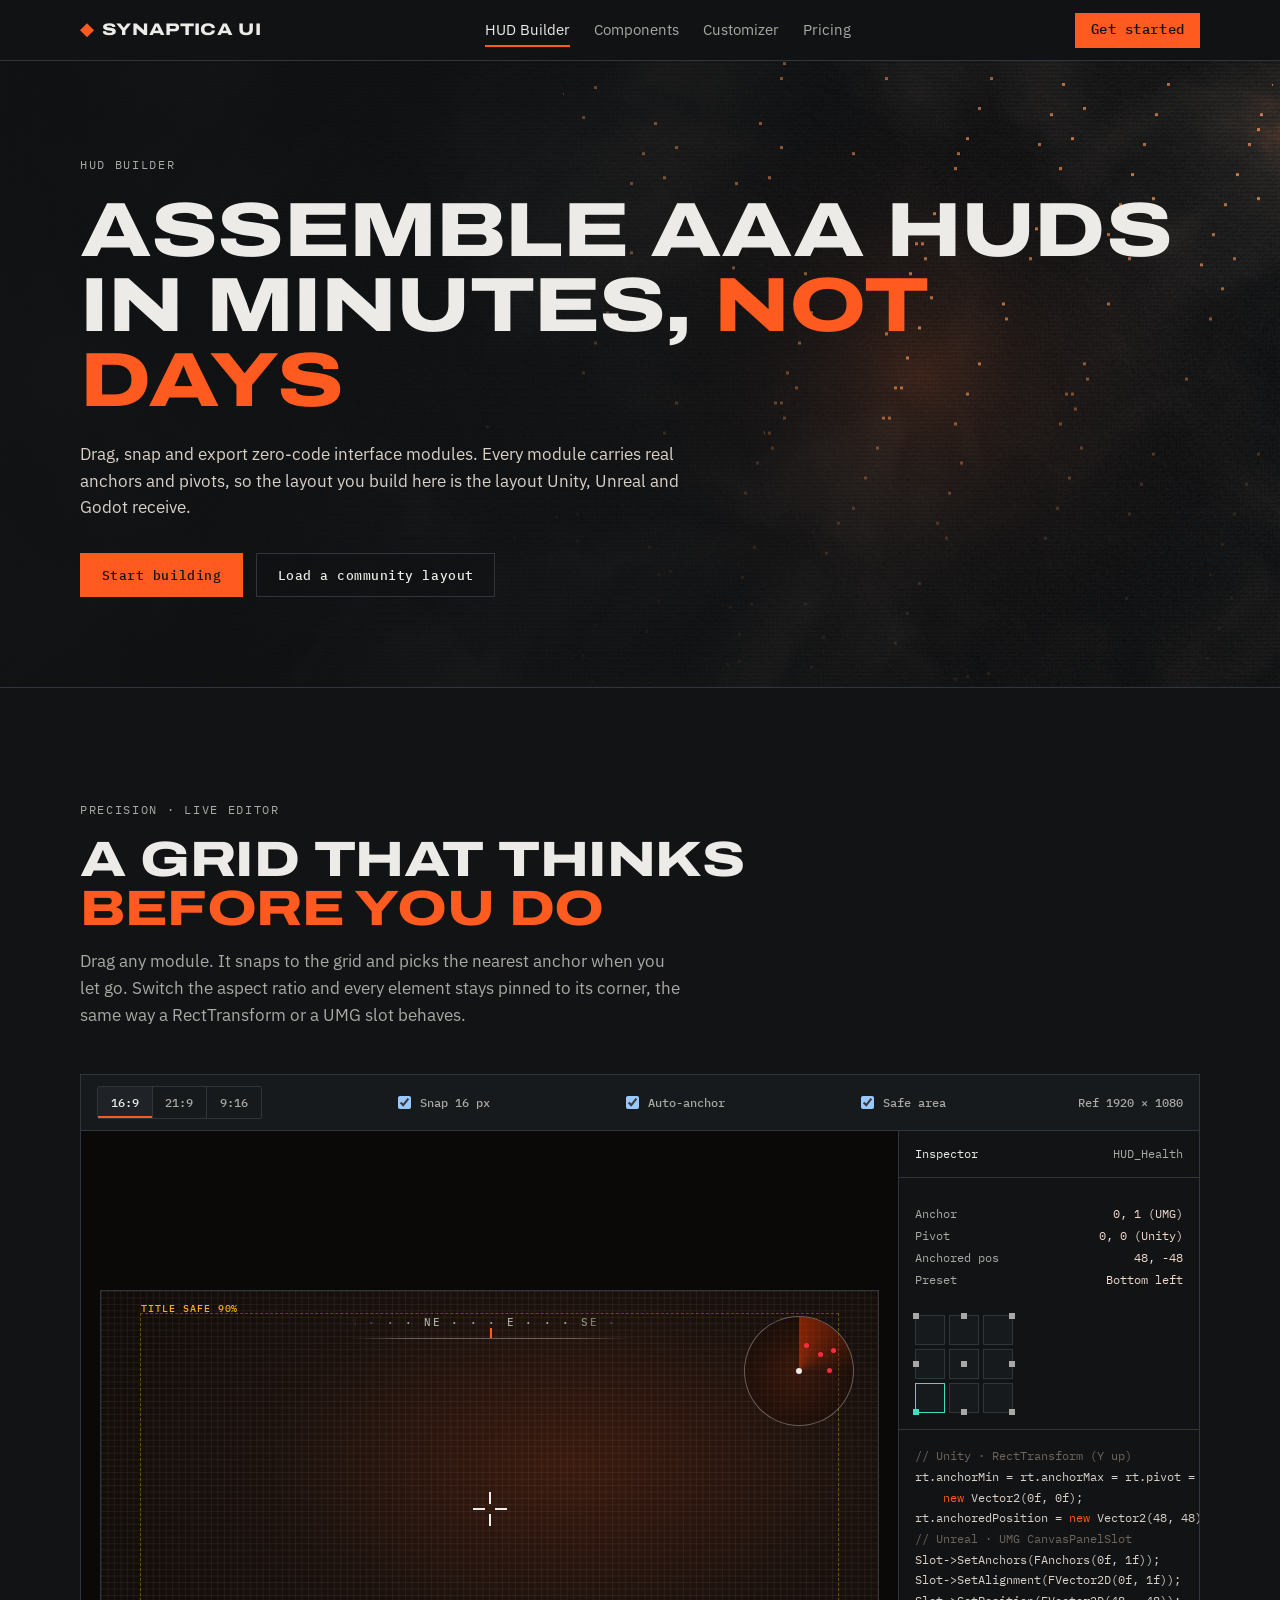
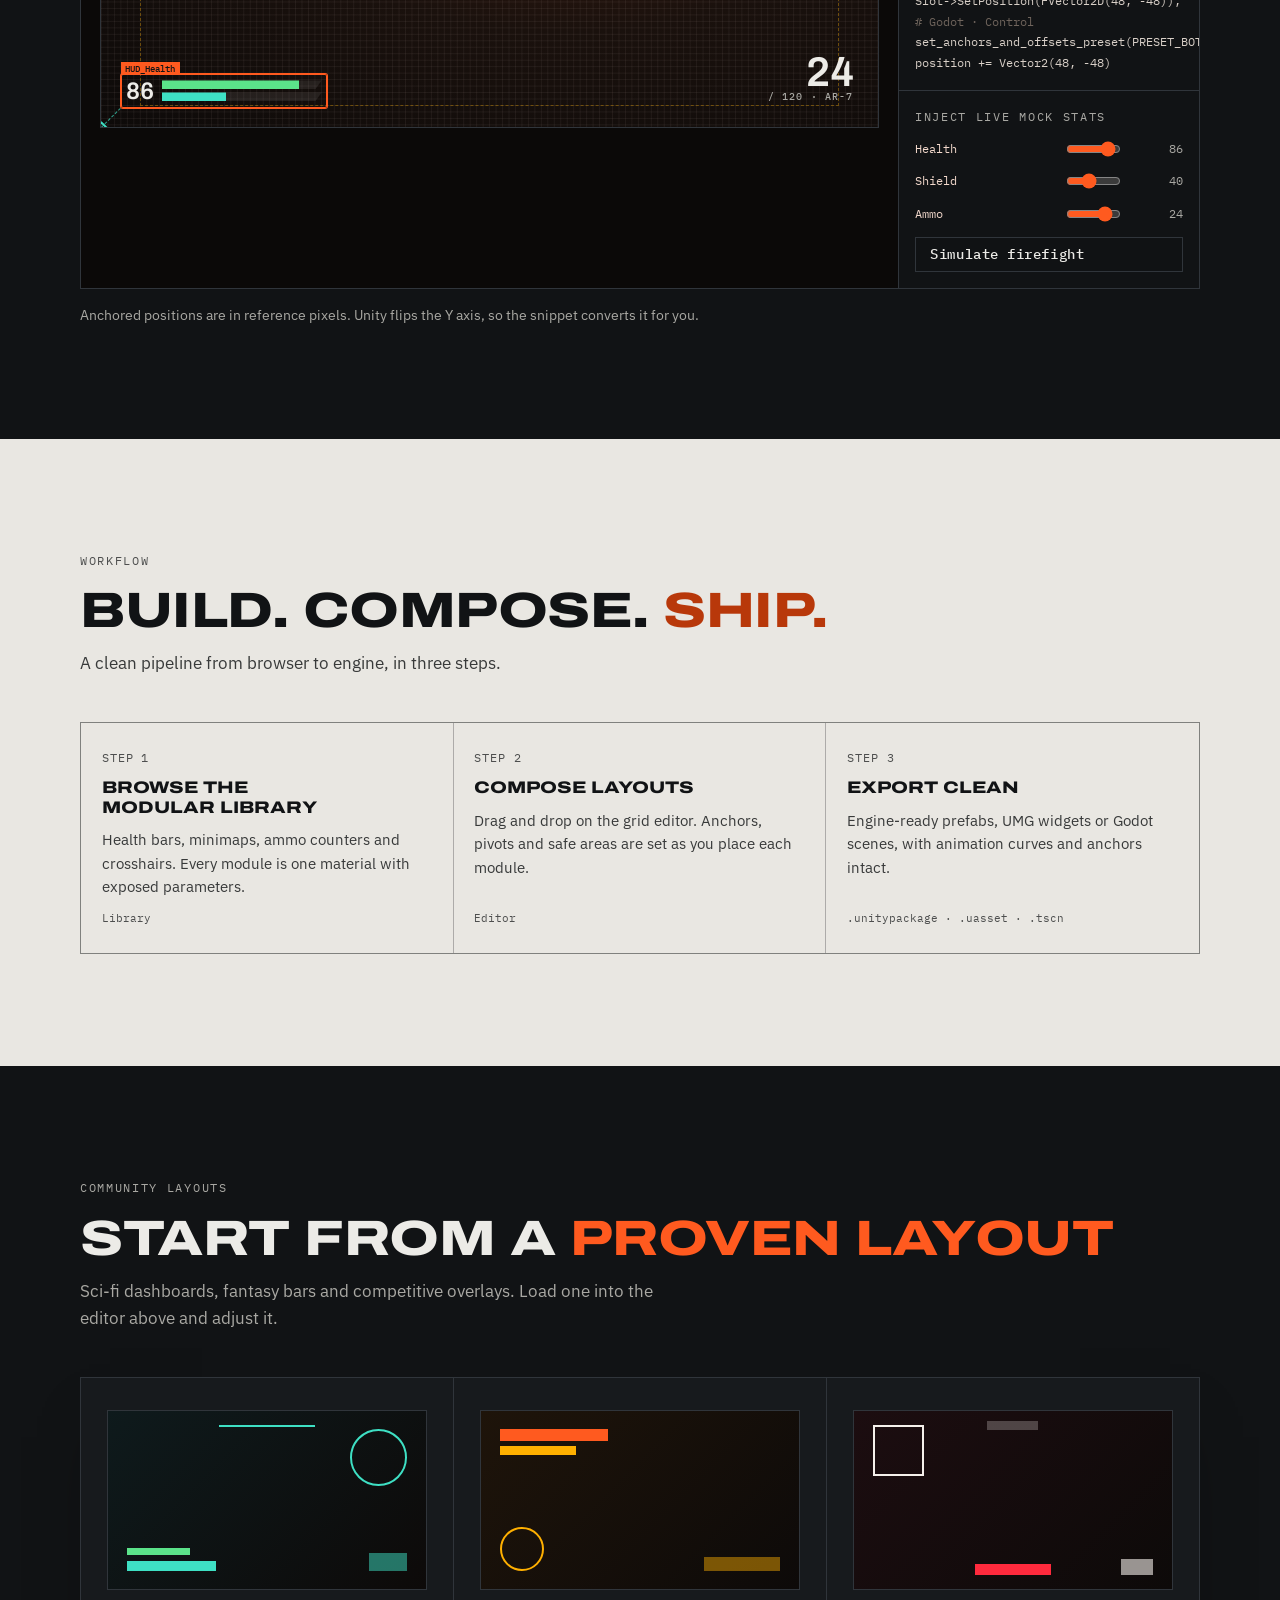
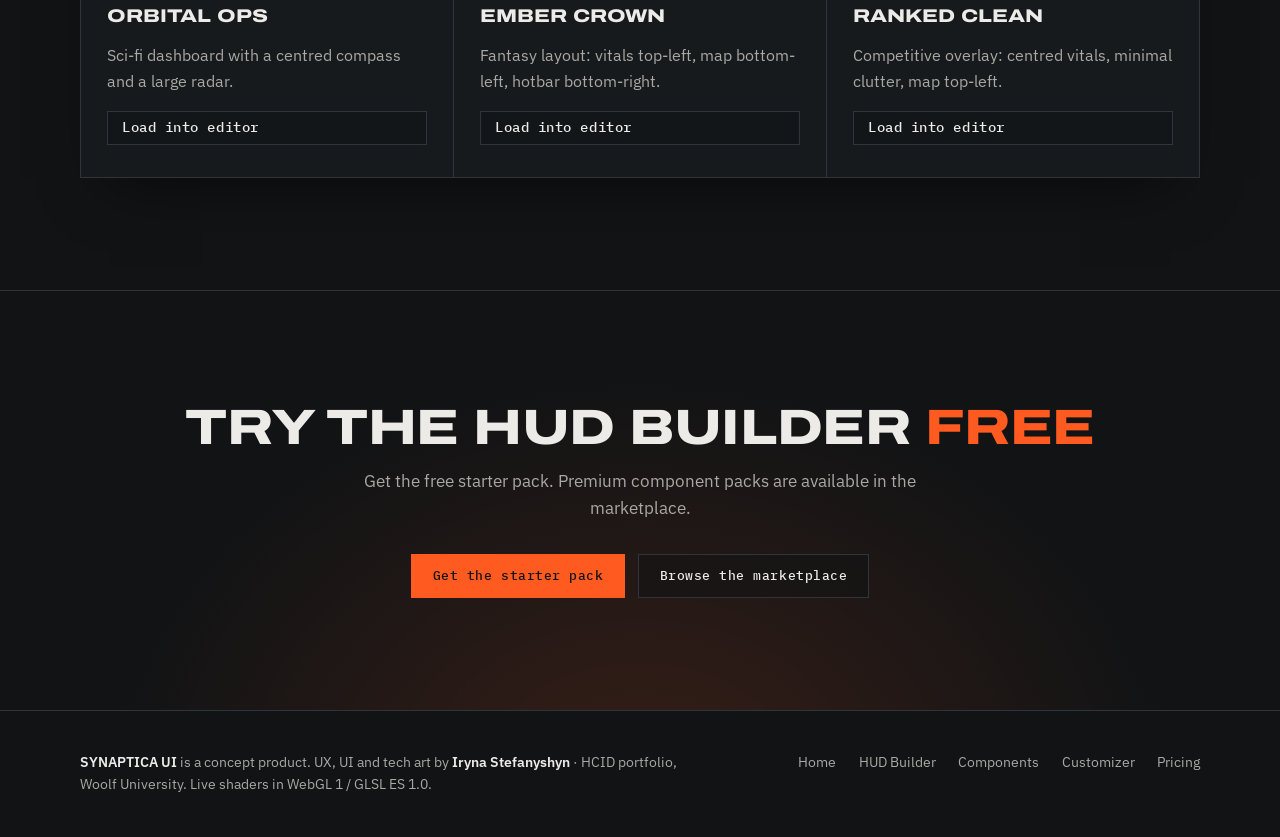
==== builder.html @ 422b90f2 "SYNAPTICA site" ====
<!doctype html>
<html lang="en">
<head>
<meta charset="utf-8">
<meta name="viewport" content="width=device-width, initial-scale=1, viewport-fit=cover">
<title>HUD Builder · SYNAPTICA</title>
<meta name="description" content="Drag-and-drop HUD editor with real anchors for Unity, Unreal and Godot.">
<meta property="og:title" content="HUD Builder · SYNAPTICA">
<meta property="og:description" content="Drag-and-drop HUD editor with real anchors for Unity, Unreal and Godot.">
<link rel="preconnect" href="https://fonts.googleapis.com">
<link rel="preconnect" href="https://fonts.gstatic.com" crossorigin>
<link rel="stylesheet" href="https://fonts.googleapis.com/css2?family=Archivo:wdth,wght@100..125,400..800&family=IBM+Plex+Sans:wght@400;500;600&family=IBM+Plex+Mono:wght@400;500&display=swap">
<link rel="stylesheet" href="style.css">
</head>
<body>
<header class="nav">
  <div class="wrap">
    <a class="logo" href="index.html"><i></i>SYNAPTICA UI</a>
    <nav class="links" aria-label="Pages">
      <a href="builder.html" aria-current="page">HUD Builder</a>
      <a href="components.html">Components</a>
      <a href="customizer.html">Customizer</a>
      <a href="pricing.html">Pricing</a>
    </nav>
    <a class="btn btn-primary btn-sm cta-btn" href="pricing.html#checkout">Get started</a>
    <details class="menu"><summary>MENU</summary><nav aria-label="Pages (mobile)">
      <a href="index.html">Home</a>
      <a href="builder.html" aria-current="page">HUD Builder</a>
      <a href="components.html">Components</a>
      <a href="customizer.html">Customizer</a>
      <a href="pricing.html">Pricing</a>
    </nav></details>
  </div>
</header>
<main>
<section class="hero sm" data-hue="1.7">
  <canvas class="heroGL" aria-hidden="true"></canvas>
  <div class="wrap">
    <div>
      <span class="eyebrow">HUD Builder</span>
      <h1 class="glitch" style="margin-top:1rem">Assemble AAA HUDs<br>in minutes, <span class="hot">not days</span></h1>
      <p class="lede">Drag, snap and export zero-code interface modules. Every module carries real anchors and pivots, so the layout you build here is the layout Unity, Unreal and Godot receive.</p>
      <div class="actions">
        <a class="btn btn-primary" href="#editor">Start building</a>
        <a class="btn btn-ghost" href="#layouts">Load a community layout</a>
      </div>
    </div>
  </div>
</section>

<section class="block" id="editor">
  <div class="wrap">
    <div class="head">
      <span class="eyebrow">Precision · live editor</span>
      <h2>A grid that thinks <span class="hot">before you do</span></h2>
      <p class="lede">Drag any module. It snaps to the grid and picks the nearest anchor when you let go. Switch the aspect ratio and every element stays pinned to its corner, the same way a RectTransform or a UMG slot behaves.</p>
    </div>
    <div class="builder">
      <div class="toolbar">
        <div class="seg" role="group" aria-label="Aspect ratio">
          <button aria-pressed="true" data-ar="16:9">16:9</button>
          <button aria-pressed="false" data-ar="21:9">21:9</button>
          <button aria-pressed="false" data-ar="9:16">9:16</button>
        </div>
        <label><input type="checkbox" id="snap" checked> Snap 16 px</label>
        <label><input type="checkbox" id="auto" checked> Auto-anchor</label>
        <label><input type="checkbox" id="safe" checked> Safe area</label>
        <span id="refres">Ref 1920 × 1080</span>
      </div>
      <div class="screenwrap">
        <div class="screen grid" id="screen" style="aspect-ratio:16/9">
          <div class="safe" id="safeBox"><span>TITLE SAFE 90%</span></div>
          <div class="anchorLine" id="aLine"></div>
          <div class="anchorDot" id="aDot"></div>
          <div class="mod" data-id="health" data-name="HUD_Health"><span class="tag">HUD_Health</span>
            <div class="w-hp"><b id="hpVal">86</b><div class="bars"><div class="bar" id="hpBar"><i style="width:86%"></i></div><div class="bar sh" id="shBar"><i style="width:40%"></i></div></div></div>
          </div>
          <div class="mod" data-id="ammo" data-name="HUD_Ammo"><span class="tag">HUD_Ammo</span>
            <div class="w-ammo"><b id="ammoVal">24</b><small>/ 120 · AR-7</small></div>
          </div>
          <div class="mod" data-id="map" data-name="HUD_Minimap"><span class="tag">HUD_Minimap</span>
            <div class="w-map" id="map"></div>
          </div>
          <div class="mod" data-id="compass" data-name="HUD_Compass"><span class="tag">HUD_Compass</span>
            <div class="w-compass"><div class="tape">N · · · NE · · · E · · · SE · · · S · · · SW · · · W · · · NW · · · N · · · NE · · · E · · · SE · · · S · · · SW · · · W · · · NW · · · </div></div>
          </div>
          <div class="mod" data-id="xhair" data-name="HUD_Crosshair"><span class="tag">HUD_Crosshair</span>
            <div class="w-xhair"></div>
          </div>
        </div>
      </div>
      <aside class="inspect">
        <div class="panel-head"><span>Inspector</span><span id="selName">HUD_Health</span></div>
        <dl class="kv">
          <dt>Anchor</dt><dd id="kAnchor">0, 1</dd>
          <dt>Pivot</dt><dd id="kPivot">0, 1</dd>
          <dt>Anchored pos</dt><dd id="kPos">48, -48</dd>
          <dt>Preset</dt><dd id="kPreset">Bottom left</dd>
        </dl>
        <div class="anchors" role="group" aria-label="Anchor preset" id="anchors"></div>
        <pre class="code" id="rtCode" style="border-top:1px solid var(--line)"></pre>
        <div class="mockdata">
          <span class="eyebrow">Inject live mock stats</span>
          <div class="prop"><label for="mHp">Health</label><input id="mHp" type="range" min="0" max="100" value="86"><output id="oHp">86</output></div>
          <div class="prop"><label for="mSh">Shield</label><input id="mSh" type="range" min="0" max="100" value="40"><output id="oSh">40</output></div>
          <div class="prop"><label for="mAm">Ammo</label><input id="mAm" type="range" min="0" max="30" value="24"><output id="oAm">24</output></div>
          <button class="btn btn-ghost btn-sm" id="sim" aria-pressed="false">Simulate firefight</button>
        </div>
      </aside>
    </div>
    <p class="note">Anchored positions are in reference pixels. Unity flips the Y axis, so the snippet converts it for you.</p>
  </div>
</section>

<section class="block loud">
  <div class="wrap">
    <div class="head">
      <span class="eyebrow">Workflow</span>
      <h2>Build. Compose. <span class="hot">Ship.</span></h2>
      <p class="lede">A clean pipeline from browser to engine, in three steps.</p>
    </div>
    <ol class="steps">
      <li><span class="n">STEP 1</span><h3>Browse the modular library</h3><p>Health bars, minimaps, ammo counters and crosshairs. Every module is one material with exposed parameters.</p><span class="tool">Library</span></li>
      <li><span class="n">STEP 2</span><h3>Compose layouts</h3><p>Drag and drop on the grid editor. Anchors, pivots and safe areas are set as you place each module.</p><span class="tool">Editor</span></li>
      <li><span class="n">STEP 3</span><h3>Export clean</h3><p>Engine-ready prefabs, UMG widgets or Godot scenes, with animation curves and anchors intact.</p><span class="tool">.unitypackage · .uasset · .tscn</span></li>
    </ol>
  </div>
</section>

<section class="block" id="layouts">
  <div class="wrap">
    <div class="head">
      <span class="eyebrow">Community layouts</span>
      <h2>Start from a <span class="hot">proven layout</span></h2>
      <p class="lede">Sci-fi dashboards, fantasy bars and competitive overlays. Load one into the editor above and adjust it.</p>
    </div>
    <div class="cells layouts">
      <article class="cell">
        <div class="thumb" style="background:linear-gradient(135deg,#0e1a1c,#0d0a09)">
          <i style="left:6%;bottom:10%;width:28%;height:6%;background:#3ee0c4"></i><i style="left:6%;bottom:19%;width:20%;height:4%;background:#5be38a"></i>
          <i style="right:6%;top:10%;width:18%;aspect-ratio:1;border:2px solid #3ee0c4;border-radius:50%"></i><i style="left:35%;top:6%;width:30%;height:3%;border-bottom:2px solid #3ee0c4"></i>
          <i style="right:6%;bottom:10%;width:12%;height:10%;background:rgba(62,224,196,.5)"></i>
        </div>
        <h3>Orbital ops</h3><p>Sci-fi dashboard with a centred compass and a large radar.</p>
        <button class="btn btn-ghost btn-sm" data-layout="scifi">Load into editor</button>
      </article>
      <article class="cell">
        <div class="thumb" style="background:linear-gradient(135deg,#1e140a,#0d0a09)">
          <i style="left:6%;top:10%;width:34%;height:7%;background:#ff5a1f"></i><i style="left:6%;top:20%;width:24%;height:5%;background:#ffb000"></i>
          <i style="left:6%;bottom:10%;width:14%;aspect-ratio:1;border:2px solid #ffb000;border-radius:50%"></i><i style="right:6%;bottom:10%;width:24%;height:8%;background:rgba(255,176,0,.45)"></i>
        </div>
        <h3>Ember crown</h3><p>Fantasy layout: vitals top-left, map bottom-left, hotbar bottom-right.</p>
        <button class="btn btn-ghost btn-sm" data-layout="fantasy">Load into editor</button>
      </article>
      <article class="cell">
        <div class="thumb" style="background:linear-gradient(135deg,#1c0d10,#0d0a09)">
          <i style="left:38%;bottom:8%;width:24%;height:6%;background:#ff2a3d"></i><i style="left:6%;top:8%;width:16%;aspect-ratio:1;border:2px solid #f5f0eb"></i>
          <i style="right:6%;bottom:8%;width:10%;height:9%;background:rgba(245,240,235,.6)"></i><i style="left:42%;top:6%;width:16%;height:5%;background:rgba(245,240,235,.25)"></i>
        </div>
        <h3>Ranked clean</h3><p>Competitive overlay: centred vitals, minimal clutter, map top-left.</p>
        <button class="btn btn-ghost btn-sm" data-layout="comp">Load into editor</button>
      </article>
    </div>
  </div>
</section>

<section class="block cta">
  <div class="wrap">
    <h2>Try the HUD builder <span class="hot">free</span></h2>
    <p class="lede">Get the free starter pack. Premium component packs are available in the marketplace.</p>
    <div class="actions">
      <a class="btn btn-primary" href="pricing.html#checkout">Get the starter pack</a>
      <a class="btn btn-ghost" href="components.html">Browse the marketplace</a>
    </div>
  </div>
</section>

</main>
<footer>
  <div class="wrap">
    <span><strong>SYNAPTICA UI</strong> is a concept product. UX, UI and tech art by <strong>Iryna Stefanyshyn</strong> · HCID portfolio, Woolf University. Live shaders in WebGL 1 / GLSL ES 1.0.</span>
    <nav class="flinks" aria-label="Footer">
      <a href="index.html">Home</a><a href="builder.html">HUD Builder</a><a href="components.html">Components</a><a href="customizer.html">Customizer</a><a href="pricing.html">Pricing</a>
    </nav>
  </div>
</footer>
<script src="core.js"></script>
<script>
(function(){
const reduce=window.SYN.reduce;const $=id=>document.getElementById(id);
const screen=$('screen');
const AR={'16:9':{css:'16/9',w:1920,h:1080,max:'100%'},'21:9':{css:'21/9',w:2520,h:1080,max:'100%'},'9:16':{css:'9/16',w:1080,h:1920,max:'340px'}};
let ar='16:9';
const PRESETS={
  default:{health:[0,1,48,-48],ammo:[1,1,-48,-48],map:[1,0,-48,48],compass:[.5,0,0,40],xhair:[.5,.5,0,0]},
  scifi:{health:[0,1,64,-64],ammo:[1,1,-64,-64],map:[1,0,-64,64],compass:[.5,0,0,48],xhair:[.5,.5,0,0]},
  fantasy:{health:[0,0,64,64],ammo:[1,1,-64,-64],map:[0,1,64,-64],compass:[.5,0,0,32],xhair:[.5,.5,0,0]},
  comp:{health:[.5,1,0,-48],ammo:[1,1,-48,-48],map:[0,0,48,48],compass:[.5,0,0,32],xhair:[.5,.5,0,0]}
};
const mods={};
screen.querySelectorAll('.mod').forEach(el=>{mods[el.dataset.id]={el,name:el.dataset.name,ax:0,ay:0,ox:0,oy:0};});
function applyPreset(p){Object.entries(PRESETS[p]).forEach(([k,v])=>{const m=mods[k];[m.ax,m.ay,m.ox,m.oy]=v;});layout();}
let sel='health';
const NAMES={'0,0':'Top left','0.5,0':'Top center','1,0':'Top right','0,0.5':'Middle left','0.5,0.5':'Center','1,0.5':'Middle right','0,1':'Bottom left','0.5,1':'Bottom center','1,1':'Bottom right'};
const GODOT={'0,0':'PRESET_TOP_LEFT','0.5,0':'PRESET_CENTER_TOP','1,0':'PRESET_TOP_RIGHT','0,0.5':'PRESET_CENTER_LEFT','0.5,0.5':'PRESET_CENTER','1,0.5':'PRESET_CENTER_RIGHT','0,1':'PRESET_BOTTOM_LEFT','0.5,1':'PRESET_CENTER_BOTTOM','1,1':'PRESET_BOTTOM_RIGHT'};
function dims(){const W=screen.clientWidth,H=screen.clientHeight;return {W,H,s:W/AR[ar].w};}
function place(m){const {W,H,s}=dims();const w=m.el.offsetWidth,h=m.el.offsetHeight;
  const X=m.ax*W+m.ox*s,Y=m.ay*H+m.oy*s;m.el.style.left=(X-m.ax*w)+'px';m.el.style.top=(Y-m.ay*h)+'px';return {X,Y};}
function layout(){Object.values(mods).forEach(place);inspect();}
function f(v){return (Math.round(v*100)/100).toString();}
function inspect(){
  const m=mods[sel];Object.values(mods).forEach(x=>x.el.classList.toggle('sel',x===m));
  const {W,H}=dims();const p=place(m);
  const ax=m.ax*W,ay=m.ay*H;const dot=$('aDot'),line=$('aLine');dot.style.left=ax+'px';dot.style.top=ay+'px';
  const dx=p.X-ax,dy=p.Y-ay,len=Math.hypot(dx,dy);line.style.left=ax+'px';line.style.top=ay+'px';line.style.width=len+'px';line.style.transform='rotate('+Math.atan2(dy,dx)+'rad)';
  const key=f(m.ax)+','+f(m.ay);const ox=Math.round(m.ox),oy=Math.round(m.oy);
  $('selName').textContent=m.name;$('kAnchor').textContent=f(m.ax)+', '+f(m.ay)+' (UMG)';$('kPivot').textContent=f(m.ax)+', '+f(1-m.ay)+' (Unity)';
  $('kPos').textContent=ox+', '+oy;$('kPreset').textContent=NAMES[key]||'Custom';
  const k=x=>'<span class="k">'+x+'</span>',c=x=>'<span class="c">'+x+'</span>';
  $('rtCode').innerHTML=c('// Unity · RectTransform (Y up)')+'\nrt.anchorMin = rt.anchorMax = rt.pivot =\n    '+k('new')+' Vector2('+f(m.ax)+'f, '+f(1-m.ay)+'f);\nrt.anchoredPosition = '+k('new')+' Vector2('+ox+', '+(-oy)+');\n'+
    c('// Unreal · UMG CanvasPanelSlot')+'\nSlot->SetAnchors(FAnchors('+f(m.ax)+'f, '+f(m.ay)+'f));\nSlot->SetAlignment(FVector2D('+f(m.ax)+'f, '+f(m.ay)+'f));\nSlot->SetPosition(FVector2D('+ox+', '+oy+'));\n'+
    c('# Godot · Control')+'\nset_anchors_and_offsets_preset('+(GODOT[key]||'PRESET_TOP_LEFT')+')\nposition += Vector2('+ox+', '+oy+')';
  document.querySelectorAll('#anchors button').forEach(b=>b.setAttribute('aria-pressed',String(b.dataset.k===key)));
}
/* anchor picker */
const ap=$('anchors');
[[0,0],[.5,0],[1,0],[0,.5],[.5,.5],[1,.5],[0,1],[.5,1],[1,1]].forEach(([x,y])=>{const b=document.createElement('button');b.dataset.k=f(x)+','+f(y);b.style.setProperty('--x',(x*100)+'%');b.style.setProperty('--y',(y*100)+'%');b.setAttribute('aria-label','Anchor '+NAMES[b.dataset.k]);
  b.addEventListener('click',()=>{reanchor(mods[sel],x,y);inspect();});ap.appendChild(b);});
function reanchor(m,nx,ny){const {W,H,s}=dims();const L=parseFloat(m.el.style.left),T=parseFloat(m.el.style.top),w=m.el.offsetWidth,h=m.el.offsetHeight;
  m.ax=nx;m.ay=ny;m.ox=(L+nx*w-nx*W)/s;m.oy=(T+ny*h-ny*H)/s;}
/* dragging */
let drag=null;
screen.addEventListener('pointerdown',e=>{const el=e.target.closest('.mod');if(!el)return;sel=el.dataset.id;const m=mods[sel];
  const r=el.getBoundingClientRect();drag={m,dx:e.clientX-r.left,dy:e.clientY-r.top};el.classList.add('drag');el.setPointerCapture(e.pointerId);inspect();e.preventDefault();});
screen.addEventListener('pointermove',e=>{if(!drag)return;const {W,H,s}=dims();const sr=screen.getBoundingClientRect();const m=drag.m,w=m.el.offsetWidth,h=m.el.offsetHeight;
  let L=Math.max(0,Math.min(W-w,e.clientX-sr.left-drag.dx)),T=Math.max(0,Math.min(H-h,e.clientY-sr.top-drag.dy));
  let ox=(L+m.ax*w-m.ax*W)/s,oy=(T+m.ay*h-m.ay*H)/s;
  if($('snap').checked){ox=Math.round(ox/16)*16;oy=Math.round(oy/16)*16;}
  m.ox=ox;m.oy=oy;inspect();});
function end(){if(!drag)return;const m=drag.m;m.el.classList.remove('drag');
  if($('auto').checked){const {W,H}=dims();const L=parseFloat(m.el.style.left),T=parseFloat(m.el.style.top),cx=L+m.el.offsetWidth/2,cy=T+m.el.offsetHeight/2;
    const nx=cx<W/3?0:cx>2*W/3?1:.5,ny=cy<H/3?0:cy>2*H/3?1:.5;reanchor(m,nx,ny);if($('snap').checked){m.ox=Math.round(m.ox/16)*16;m.oy=Math.round(m.oy/16)*16;}}
  drag=null;inspect();}
screen.addEventListener('pointerup',end);screen.addEventListener('pointercancel',end);
/* keyboard nudge */
Object.values(mods).forEach(m=>{m.el.tabIndex=0;m.el.setAttribute('role','button');m.el.setAttribute('aria-label',m.name+', use arrow keys to move');
  m.el.addEventListener('focus',()=>{sel=m.el.dataset.id;inspect();});
  m.el.addEventListener('keydown',e=>{const d={ArrowLeft:[-16,0],ArrowRight:[16,0],ArrowUp:[0,-16],ArrowDown:[0,16]}[e.key];if(!d)return;e.preventDefault();m.ox+=d[0];m.oy+=d[1];inspect();});});
/* toolbar */
document.querySelectorAll('[data-ar]').forEach(b=>b.addEventListener('click',()=>{document.querySelectorAll('[data-ar]').forEach(x=>x.setAttribute('aria-pressed','false'));b.setAttribute('aria-pressed','true');
  ar=b.dataset.ar;screen.style.aspectRatio=AR[ar].css;screen.style.maxWidth=AR[ar].max;$('refres').textContent='Ref '+AR[ar].w+' × '+AR[ar].h;requestAnimationFrame(layout);}));
$('snap').addEventListener('change',()=>{screen.classList.toggle('grid',$('snap').checked);});
$('safe').addEventListener('change',()=>{$('safeBox').hidden=!$('safe').checked;});
function setGrid(){const {s}=dims();screen.style.setProperty('--g',(16*s)+'px');}
new ResizeObserver(()=>{setGrid();layout();}).observe(screen);
document.querySelectorAll('[data-layout]').forEach(b=>b.addEventListener('click',()=>{applyPreset(b.dataset.layout);document.getElementById('editor').scrollIntoView({behavior:reduce?'auto':'smooth'});}));
/* mock data */
function setStats(hp,sh,am){
  $('mHp').value=hp;$('mSh').value=sh;$('mAm').value=am;$('oHp').textContent=hp;$('oSh').textContent=sh;$('oAm').textContent=am;
  $('hpVal').textContent=hp;$('hpBar').firstElementChild.style.width=hp+'%';$('hpBar').classList.toggle('low',hp<25);
  $('shBar').firstElementChild.style.width=sh+'%';$('ammoVal').textContent=am;$('ammoVal').style.color=am<6?'var(--damage)':'';
}
['mHp','mSh','mAm'].forEach(id=>$(id).addEventListener('input',()=>setStats(+$('mHp').value,+$('mSh').value,+$('mAm').value)));
let simT=null;
$('sim').addEventListener('click',()=>{const on=!simT;$('sim').setAttribute('aria-pressed',String(on));$('sim').textContent=on?'Stop simulation':'Simulate firefight';
  if(on){simT=setInterval(()=>{let hp=+$('mHp').value,sh=+$('mSh').value,am=+$('mAm').value;
    if(Math.random()<.55){const dmg=4+Math.floor(Math.random()*10);if(sh>0){sh=Math.max(0,sh-dmg);}else hp=Math.max(0,hp-dmg);}
    am=am>0?am-1-Math.floor(Math.random()*2):30;if(am<0)am=0;if(hp===0){hp=100;sh=50;}if(Math.random()<.08)sh=Math.min(100,sh+30);
    setStats(hp,sh,am);},reduce?900:280);}else{clearInterval(simT);simT=null;}});
/* minimap blips */
const map=$('map');for(let i=0;i<4;i++){const b=document.createElement('i');b.style.left=(20+Math.random()*60)+'%';b.style.top=(20+Math.random()*60)+'%';map.appendChild(b);}
applyPreset('default');setGrid();
if(innerWidth<600){const b=document.querySelector('[data-ar="9:16"]');if(b)b.click();}
})();
</script>

</body>
</html>
---- style.css ----
/* SYNAPTICA UI — shared styles. Layout: one dark game-UI world; shader heroes, 1200px column sections, tech data in mono like an engine inspector. Brand colors from Iryna's Figma system + separate HUD state palette. */
:root{
  --bg:#111315;--surface:#171a1d;--raised:#1f2327;--line:#30353b;
  --fg:#ecebe7;--muted:#a9a8a3;--amber:#e9e7e2;--ink:#111315;--accent:#ff5a1f;--accent-soft:#f3d9cc;
  --damage:#ff2a3d;--heal:#5be38a;--shield:#3ee0c4;--warn:#ffb000;
  --display:"Archivo","Arial Black",sans-serif;
  --body:"IBM Plex Sans",system-ui,-apple-system,"Segoe UI",sans-serif;
  --mono:"IBM Plex Mono",ui-monospace,"SFMono-Regular",Menlo,monospace;
  color-scheme:dark;
}
*{box-sizing:border-box}
html{scroll-behavior:smooth}
body{margin:0;background:var(--bg);color:var(--fg);font-family:var(--body);font-size:16px;line-height:1.6;-webkit-font-smoothing:antialiased}
a{color:inherit}
img{max-width:100%}
[hidden]{display:none!important}
:focus-visible{outline:2px solid var(--accent);outline-offset:3px}
.wrap{max-width:1200px;margin-inline:auto;padding-inline:clamp(16px,4vw,40px)}
h1,h2,h3{font-family:var(--display);font-weight:800;font-stretch:125%;text-transform:uppercase;line-height:.98;letter-spacing:-.01em;margin:0;text-wrap:balance}
h1{font-size:clamp(2.4rem,6vw,5rem)}
h2{font-size:clamp(1.9rem,4.2vw,3.1rem)}
h3{font-size:1.15rem;line-height:1.15;letter-spacing:0}
p{margin:0}
.hot{color:var(--accent)}
.eyebrow{font-family:var(--mono);font-size:.75rem;letter-spacing:.14em;text-transform:uppercase;color:var(--muted)}
.lede{color:var(--muted);max-width:60ch;font-size:1.05rem}
.btn{display:inline-flex;align-items:center;gap:.5rem;font:500 .82rem/1 var(--mono);letter-spacing:.04em;padding:.9rem 1.3rem;border-radius:0;text-decoration:none;border:1px solid transparent;cursor:pointer}
.btn-primary{background:var(--accent);color:var(--ink)}
.btn-primary:hover{background:#ff7a47}
.btn-ghost{border-color:var(--line);color:var(--fg);background:rgba(17,19,21,.5)}
.btn-ghost:hover{border-color:var(--muted)}
.btn-sm{padding:.6rem .9rem;font-size:.85rem}
.actions{display:flex;flex-wrap:wrap;gap:.8rem;margin-top:2rem}
.mono{font-family:var(--mono)}

/* nav */
.nav{position:sticky;top:env(safe-area-inset-top,0px);z-index:30;background:rgba(17,19,21,.88);backdrop-filter:blur(10px);border-bottom:1px solid var(--line)}
.nav .wrap{display:flex;align-items:center;justify-content:space-between;gap:1rem;padding-block:.8rem}
.logo{font-family:var(--display);font-weight:800;font-stretch:125%;font-size:1.05rem;letter-spacing:.02em;text-decoration:none;display:flex;align-items:center;gap:.5rem;white-space:nowrap}
.logo i{width:14px;height:14px;background:var(--accent);clip-path:polygon(50% 0,100% 50%,50% 100%,0 50%);display:block}
.links{display:flex;gap:1.5rem;font-size:.92rem;color:var(--muted)}
.links a{text-decoration:none;padding-block:.2rem}
.links a:hover{color:var(--fg)}
.links a[aria-current=page]{color:var(--fg);box-shadow:0 2px 0 var(--accent)}
.menu{display:none;position:relative}
.menu summary{list-style:none;cursor:pointer;font:500 .8rem var(--mono);letter-spacing:.1em;border:1px solid var(--line);padding:.5rem .8rem;border-radius:2px}
.menu summary::-webkit-details-marker{display:none}
.menu nav{position:absolute;right:0;top:calc(100% + .5rem);background:var(--surface);border:1px solid var(--line);display:flex;flex-direction:column;min-width:200px}
.menu nav a{padding:.8rem 1rem;text-decoration:none;border-bottom:1px solid var(--line)}
.menu nav a:last-child{border-bottom:0}
.menu nav a[aria-current=page]{color:var(--accent)}
@media (max-width:900px){.links,.nav .cta-btn{display:none}.menu{display:block}}

/* hero */
.hero{position:relative;overflow:hidden;border-bottom:1px solid var(--line);cursor:crosshair}
.heroGL{position:absolute;inset:0;width:100%;height:100%;display:block}
.hero::after{content:"";position:absolute;inset:0;background:linear-gradient(90deg,rgba(17,19,21,.86) 0%,rgba(17,19,21,.4) 55%,rgba(17,19,21,0) 100%);pointer-events:none}
.hero .wrap{position:relative;z-index:2;display:grid;grid-template-columns:1.25fr .75fr;gap:2rem;align-items:center;padding-block:clamp(56px,9vw,120px)}
.hero.sm .wrap{padding-block:clamp(48px,7vw,96px);grid-template-columns:1fr}
.hero .lede{margin-top:1.4rem;color:#d9d0c8}
.glitch{}
@keyframes glitch{
  0%{text-shadow:4px 0 var(--accent),-4px 0 var(--shield);transform:translateX(-3px)}
  15%{text-shadow:-5px 0 var(--accent),5px 0 var(--shield);transform:translateX(4px) skewX(-6deg)}
  30%{text-shadow:none;transform:none}
  45%{text-shadow:2px 0 var(--accent),-2px 0 var(--shield);transform:translateX(-2px)}
  60%{text-shadow:-1px 0 var(--accent),1px 0 var(--shield);transform:skewX(3deg)}
  75%,100%{text-shadow:none;transform:none}}
.credit{display:inline-flex;align-items:center;gap:.6rem;margin-bottom:1.4rem;font-family:var(--mono);font-size:.72rem;letter-spacing:.08em;text-transform:uppercase;color:var(--accent-soft);border:1px solid rgba(255,61,0,.45);padding:.35rem .7rem;border-radius:2px;background:rgba(255,61,0,.08)}
.credit b{width:6px;height:6px;border-radius:50%;background:var(--accent);box-shadow:0 0 10px var(--accent)}
.reticle{justify-self:end;width:min(300px,100%);max-width:100%;display:flex;flex-direction:column;gap:.6rem;align-items:center;will-change:transform}
.reticle svg{width:100%;aspect-ratio:1;max-width:100%}
.readout{font-family:var(--mono);font-size:.72rem;letter-spacing:.12em;color:var(--accent-soft);text-transform:uppercase;font-variant-numeric:tabular-nums}
.readout em{font-style:normal;color:var(--accent)}
.spin{transform-origin:150px 150px;animation:spin 14s linear infinite}
.spin.rev{animation-duration:22s;animation-direction:reverse}
@keyframes spin{to{transform:rotate(360deg)}}
.stats{display:flex;gap:2rem;flex-wrap:wrap;margin-top:2.4rem;font-family:var(--mono);font-size:.78rem;color:var(--muted)}
.stats strong{display:block;font-family:var(--display);font-size:2rem;color:var(--fg);font-weight:600;line-height:1}
.hint{position:absolute;z-index:2;right:clamp(16px,4vw,40px);bottom:1rem;font-family:var(--mono);font-size:.68rem;letter-spacing:.12em;color:var(--muted);text-transform:uppercase}
@media (max-width:860px){.hero .wrap{grid-template-columns:1fr}.reticle{justify-self:start;width:180px}.hint{display:none}}

/* engines strip */
.engines{border-bottom:1px solid var(--line);background:var(--surface)}
.engines .wrap{display:grid;grid-template-columns:repeat(3,1fr)}
.engine{padding:1.3rem 1.2rem;border-left:1px solid var(--line);display:flex;flex-direction:column;gap:.2rem;min-width:0}
.engine:last-child{border-right:1px solid var(--line)}
.engine span{font-family:var(--display);font-size:1.6rem;font-weight:600;text-transform:uppercase;line-height:1}
.engine small{font-family:var(--mono);font-size:.72rem;color:var(--muted)}
@media (max-width:640px){.engines .wrap{grid-template-columns:1fr}.engine{border-right:1px solid var(--line);border-bottom:1px solid var(--line)}}

/* sections */
section.block{padding-block:clamp(64px,9vw,112px)}
section.alt{background:var(--surface);border-block:1px solid var(--line)}
.head{display:flex;flex-direction:column;gap:1rem;margin-bottom:2.8rem}
.split{display:grid;grid-template-columns:.9fr 1.1fr;gap:clamp(1.5rem,4vw,3.5rem);align-items:center}
.split > *{min-width:0}
@media (max-width:900px){.split{grid-template-columns:1fr}}

/* grid of cells with hairlines */
.cells{display:grid;grid-template-columns:repeat(3,1fr);gap:1px;background:var(--line);border:1px solid var(--line)}
.cells.c4{grid-template-columns:repeat(4,1fr)}
.cell{background:var(--bg);padding:2rem 1.6rem;display:flex;flex-direction:column;gap:1rem;min-width:0}
section.alt .cell{background:var(--surface)}
.cell p{color:var(--muted)}
a.cell{text-decoration:none;transition:background .2s}
a.cell:hover{background:var(--raised)}
.cell .go{margin-top:auto;font:500 .8rem var(--mono);color:var(--accent);letter-spacing:.06em}
.spec{margin-top:auto;font-family:var(--mono);font-size:.78rem;color:var(--accent-soft);padding-top:1rem;border-top:1px dashed var(--line)}
.n{font-family:var(--mono);font-size:.72rem;color:var(--accent);letter-spacing:.08em}
@media (max-width:1000px){.cells.c4{grid-template-columns:repeat(2,1fr)}}
@media (max-width:860px){.cells{grid-template-columns:1fr}.cells.c4{grid-template-columns:1fr}}

/* inspector-style panels */
.panel{background:var(--bg);border:1px solid var(--line);display:flex;flex-direction:column;min-width:0}
.panel-head{display:flex;justify-content:space-between;align-items:center;gap:1rem;padding:.8rem 1rem;border-bottom:1px solid var(--line);font-family:var(--mono);font-size:.78rem}
.panel-head span:last-child{color:var(--muted)}
.props{padding:1rem;display:flex;flex-direction:column;gap:1rem}
.prop{display:grid;grid-template-columns:8.5rem 1fr 3.2rem;align-items:center;gap:.8rem;font-family:var(--mono);font-size:.78rem}
.prop label,.prop .lbl{color:var(--accent-soft)}
.prop output{text-align:right;font-variant-numeric:tabular-nums;color:var(--muted)}
input[type=range]{width:100%;accent-color:var(--accent);min-width:0}
@media (max-width:420px){.prop{grid-template-columns:1fr 3rem}.prop input[type=range]{grid-column:1/-1;grid-row:2}.prop > :nth-child(2):not(input){grid-column:1/-1;grid-row:2;min-width:0}.prop > :nth-child(3):empty{display:none}}
.tabs{display:flex;border-top:1px solid var(--line);border-bottom:1px solid var(--line)}
.tab{flex:1;background:none;border:0;border-right:1px solid var(--line);color:var(--muted);font:500 .78rem var(--mono);padding:.7rem .4rem;cursor:pointer}
.tab:last-child{border-right:0}
.tab[aria-selected=true]{color:var(--fg);background:var(--raised);box-shadow:inset 0 -2px 0 var(--accent)}
pre.code{margin:0;padding:1rem;font:400 .76rem/1.7 var(--mono);color:#d9d0c8;overflow-x:auto;white-space:pre}
.code .k{color:var(--accent)}.code .c{color:#6f645c}.code .s{color:var(--heal)}
.seg{display:inline-flex;border:1px solid var(--line);border-radius:2px;overflow:hidden}
.seg button{background:none;border:0;border-right:1px solid var(--line);color:var(--muted);font:500 .75rem var(--mono);padding:.5rem .8rem;cursor:pointer}
.seg button:last-child{border-right:0}
.seg button[aria-pressed=true]{background:var(--raised);color:var(--fg);box-shadow:inset 0 -2px 0 var(--accent)}

/* table */
.tablebox{overflow-x:auto;border:1px solid var(--line)}
table{width:100%;border-collapse:collapse;min-width:720px;font-size:.92rem}
th,td{text-align:left;padding:.95rem 1rem;border-bottom:1px solid var(--line)}
th{font-family:var(--mono);font-weight:500;font-size:.72rem;letter-spacing:.1em;text-transform:uppercase;color:var(--muted);background:var(--surface)}
td.num{font-family:var(--mono);font-variant-numeric:tabular-nums}
tr:last-child td{border-bottom:0}
tbody tr:hover{background:var(--surface)}
.pill{display:inline-block;font-family:var(--mono);font-size:.7rem;padding:.15rem .45rem;border:1px solid var(--line);border-radius:2px;margin-right:.25rem;color:var(--muted)}
.note{margin-top:1rem;font-size:.85rem;color:var(--muted)}

/* steps list */
.steps{list-style:none;margin:0;padding:0;display:grid;grid-template-columns:repeat(var(--cols,3),1fr);border:1px solid var(--line)}
.steps li{padding:1.6rem 1.3rem;border-right:1px solid var(--line);display:flex;flex-direction:column;gap:.7rem;min-width:0;transition:background .2s}
.steps li:hover{background:var(--raised)}
.steps li:last-child{border-right:0}
.steps h3{font-size:1.05rem}
.steps p{font-size:.92rem;color:var(--muted)}
.steps .tool{margin-top:auto;font-family:var(--mono);font-size:.7rem;color:var(--accent-soft)}
@media (max-width:1000px){.steps{grid-template-columns:repeat(2,1fr)}.steps li{border-bottom:1px solid var(--line)}.steps li:nth-child(2n){border-right:0}}
@media (max-width:560px){.steps{grid-template-columns:1fr}.steps li{border-right:0}}

/* cta + footer */
.cta{text-align:center;border-top:1px solid var(--line);background:radial-gradient(ellipse at 50% 120%,rgba(255,90,31,.16),transparent 60%),var(--bg)}
.cta .actions{justify-content:center}
.cta .lede{margin-inline:auto;margin-top:1rem}
footer{border-top:1px solid var(--line);padding-block:2.6rem;font-size:.85rem;color:var(--muted)}
footer .wrap{display:grid;grid-template-columns:1.4fr 1fr;gap:2rem}
footer .flinks{display:flex;flex-wrap:wrap;gap:.5rem 1.4rem;justify-content:flex-end}
footer a{text-decoration:none}footer a:hover{color:var(--fg)}
footer strong{color:var(--fg);font-weight:600}
@media (max-width:700px){footer .wrap{grid-template-columns:1fr}footer .flinks{justify-content:flex-start}}

/* ---------- home playground ---------- */
.lab{display:grid;grid-template-columns:1.1fr .9fr;gap:1.5rem;align-items:start}
@media (max-width:900px){.lab{grid-template-columns:1fr}}
.stage{display:flex;flex-direction:column;gap:1px;background:var(--line);border:1px solid var(--line);min-width:0}
.viewport{position:relative;background:#0d0a09;aspect-ratio:1/1;max-width:100%;overflow:hidden}
.viewport canvas{width:100%;height:100%;display:block}
.vp-label{position:absolute;font-family:var(--mono);font-size:.7rem;color:var(--muted);letter-spacing:.08em;z-index:2}
.vp-label.tl{top:.7rem;left:.8rem}.vp-label.tr{top:.7rem;right:.8rem;color:var(--heal)}.vp-label.bl{bottom:.7rem;left:.8rem}
.lowhp{position:absolute;bottom:.6rem;right:.8rem;z-index:2;font-family:var(--mono);font-size:.7rem;letter-spacing:.14em;color:var(--ink);background:var(--damage);padding:.15rem .5rem;border-radius:2px;animation:blink .55s steps(2) infinite}
@keyframes blink{50%{opacity:.35}}
.hp{position:absolute;inset:0;display:flex;flex-direction:column;align-items:center;justify-content:center;pointer-events:none;z-index:2}
.hp b{font-family:var(--display);font-size:clamp(3rem,8vw,4.6rem);line-height:.8;font-weight:600;font-variant-numeric:tabular-nums}
.hp small{font-family:var(--mono);font-size:.7rem;letter-spacing:.2em;color:var(--muted)}
.floater{position:absolute;left:50%;top:38%;z-index:3;font-family:var(--display);font-size:2.6rem;font-weight:700;pointer-events:none;animation:float 1s cubic-bezier(.2,.8,.3,1) forwards;text-shadow:0 0 18px currentColor}
@keyframes float{0%{transform:translate(-50%,0) scale(1.4);opacity:1}100%{transform:translate(-50%,-90px) scale(.9);opacity:0}}
.events{display:grid;grid-template-columns:repeat(4,1fr);gap:1px;background:var(--line)}
.ev{background:var(--bg);border:0;color:var(--fg);font:600 .82rem var(--body);padding:.95rem .4rem;cursor:pointer;display:flex;flex-direction:column;align-items:center;gap:.3rem;transition:background .15s}
.ev i{width:10px;height:10px;border-radius:50%;background:var(--c);box-shadow:0 0 10px var(--c)}
.ev small{font:400 .66rem var(--mono);color:var(--muted)}
.ev:hover{background:var(--raised)}
.ev:active{transform:translateY(1px)}
@media (max-width:460px){.events{grid-template-columns:repeat(2,1fr)}}
.palette{display:flex;flex-wrap:wrap;gap:.4rem 1rem;padding:.8rem 1rem;background:var(--bg);font-family:var(--mono);font-size:.7rem;color:var(--muted)}
.palette span{display:inline-flex;align-items:center;gap:.4rem}
.palette span::before{content:"";width:12px;height:12px;border-radius:2px;background:var(--c)}
.swatches{display:flex;gap:.5rem;flex-wrap:wrap}
.sw{width:28px;height:28px;border:1px solid var(--line);border-radius:2px;cursor:pointer;padding:0}
.sw[aria-pressed=true]{outline:2px solid var(--fg);outline-offset:2px}

/* ---------- HUD builder ---------- */
.builder{display:grid;grid-template-columns:1fr 300px;gap:1px;background:var(--line);border:1px solid var(--line)}
.builder > *{min-width:0}
@media (max-width:960px){.builder{grid-template-columns:1fr}}
.toolbar{grid-column:1/-1;background:var(--surface);display:flex;flex-wrap:wrap;gap:.8rem 1.2rem;align-items:center;justify-content:space-between;padding:.7rem 1rem;font:500 .75rem var(--mono);color:var(--muted)}
.toolbar label{display:inline-flex;gap:.4rem;align-items:center;cursor:pointer}
.screenwrap{background:#0b0908;padding:1.2rem;display:flex;align-items:center;justify-content:center;min-height:320px}
.screen{position:relative;width:100%;max-width:100%;background:radial-gradient(ellipse at 60% 40%,#3a1a0e 0%,#1a110d 45%,#0d0a09 100%);border:1px solid var(--line);overflow:hidden;touch-action:none;transition:aspect-ratio .4s}
.screen.grid{background-image:linear-gradient(rgba(255,235,229,.06) 1px,transparent 1px),linear-gradient(90deg,rgba(255,235,229,.06) 1px,transparent 1px),radial-gradient(ellipse at 60% 40%,#3a1a0e 0%,#1a110d 45%,#0d0a09 100%);background-size:var(--g) var(--g),var(--g) var(--g),100% 100%}
.screen .safe{position:absolute;inset:5%;border:1px dashed rgba(255,176,0,.35);pointer-events:none}
.screen .safe span{position:absolute;top:-1.3em;left:0;font:500 .6rem var(--mono);color:var(--warn);letter-spacing:.1em}
.mod{position:absolute;cursor:grab;user-select:none;-webkit-user-select:none;border:1px solid transparent;padding:4px;border-radius:2px}
.mod:hover{border-color:rgba(255,235,229,.25)}
.mod.sel{border-color:var(--accent);box-shadow:0 0 0 1px var(--accent)}
.mod.drag{cursor:grabbing}
.mod .tag{position:absolute;top:-1.4em;left:-1px;font:500 .58rem var(--mono);background:var(--accent);color:var(--ink);padding:0 .3rem;white-space:nowrap;display:none}
.mod.sel .tag{display:block}
.anchorDot{position:absolute;width:9px;height:9px;margin:-4.5px 0 0 -4.5px;border:2px solid var(--shield);transform:rotate(45deg);pointer-events:none;z-index:4;transition:left .25s,top .25s}
.anchorLine{position:absolute;border-top:1px dashed var(--shield);transform-origin:0 0;pointer-events:none;z-index:3;opacity:.7}
/* HUD widgets */
.w-hp{display:flex;align-items:center;gap:.5rem}
.w-hp .bars{display:flex;flex-direction:column;gap:3px;width:clamp(90px,16vw,160px)}
.bar{height:9px;background:rgba(255,255,255,.08);position:relative;clip-path:polygon(0 0,100% 0,96% 100%,0 100%)}
.bar i{position:absolute;inset:0 auto 0 0;background:var(--heal);transition:width .35s cubic-bezier(.2,.8,.3,1)}
.bar.sh i{background:var(--shield)}
.bar.low i{background:var(--damage)}
.w-hp b{font:600 1.5rem/1 var(--display);font-variant-numeric:tabular-nums}
.w-ammo{text-align:right;font-family:var(--display);line-height:.85}
.w-ammo b{font-size:clamp(1.8rem,4vw,2.6rem);font-weight:600;font-variant-numeric:tabular-nums}
.w-ammo small{display:block;font:500 .6rem var(--mono);color:var(--muted);letter-spacing:.12em}
.w-map{width:clamp(70px,12vw,110px);aspect-ratio:1;border:1px solid rgba(255,235,229,.35);border-radius:50%;position:relative;overflow:hidden;background:radial-gradient(circle,rgba(255,61,0,.12),rgba(0,0,0,.4))}
.w-map::before{content:"";position:absolute;inset:0;background:conic-gradient(from 0deg,rgba(255,61,0,.45),transparent 25%);animation:spin 3s linear infinite;transform-origin:50% 50%}
.w-map::after{content:"";position:absolute;left:50%;top:50%;width:6px;height:6px;margin:-3px;background:var(--fg);border-radius:50%}
.w-map i{position:absolute;width:5px;height:5px;background:var(--damage);border-radius:50%}
.w-compass{width:clamp(150px,28vw,280px);height:26px;border-bottom:1px solid rgba(255,235,229,.35);overflow:hidden;position:relative;mask-image:linear-gradient(90deg,transparent,#000 20%,#000 80%,transparent);-webkit-mask-image:linear-gradient(90deg,transparent,#000 20%,#000 80%,transparent)}
.w-compass .tape{position:absolute;left:0;top:2px;white-space:nowrap;font:500 .7rem var(--mono);letter-spacing:.2em;color:var(--muted);animation:tape 12s linear infinite}
.w-compass::after{content:"";position:absolute;left:50%;bottom:0;width:2px;height:10px;background:var(--accent)}
@keyframes tape{to{transform:translateX(-50%)}}
.w-xhair{width:34px;height:34px;position:relative}
.w-xhair::before,.w-xhair::after{content:"";position:absolute;background:var(--fg)}
.w-xhair::before{left:50%;top:0;bottom:0;width:2px;margin-left:-1px;background:linear-gradient(var(--fg) 35%,transparent 35% 65%,var(--fg) 65%)}
.w-xhair::after{top:50%;left:0;right:0;height:2px;margin-top:-1px;background:linear-gradient(90deg,var(--fg) 35%,transparent 35% 65%,var(--fg) 65%)}
.inspect{background:var(--bg);display:flex;flex-direction:column}
.kv{display:grid;grid-template-columns:auto 1fr;gap:.45rem 1rem;padding:1rem;font:400 .76rem var(--mono)}
.kv dt{color:var(--muted)}.kv dd{margin:0;text-align:right;color:var(--accent-soft);font-variant-numeric:tabular-nums}
.anchors{display:grid;grid-template-columns:repeat(3,30px);gap:4px;padding:0 1rem 1rem}
.anchors button{width:30px;height:30px;background:var(--surface);border:1px solid var(--line);cursor:pointer;position:relative;padding:0}
.anchors button::after{content:"";position:absolute;width:6px;height:6px;background:var(--muted);left:var(--x);top:var(--y);transform:translate(-50%,-50%)}
.anchors button[aria-pressed=true]{border-color:var(--shield)}
.anchors button[aria-pressed=true]::after{background:var(--shield)}
.mockdata{padding:1rem;border-top:1px solid var(--line);display:flex;flex-direction:column;gap:.8rem}
.layouts .thumb{aspect-ratio:16/9;max-width:100%;border:1px solid var(--line);position:relative;overflow:hidden}
.thumb i{position:absolute;display:block}

/* ---------- components ---------- */
.demo{height:150px;border:1px solid var(--line);background:#0d0a09;position:relative;overflow:hidden;display:flex;align-items:center;justify-content:center}
.slot-grid{display:grid;grid-template-columns:repeat(4,40px);gap:6px}
.slot{width:40px;height:40px;border:1px solid var(--line);background:linear-gradient(135deg,#251c19,#14100e);transition:transform .18s cubic-bezier(.3,1.6,.5,1),border-color .18s,box-shadow .18s}
.slot:hover{transform:scale(1.15);border-color:var(--accent);box-shadow:0 0 16px rgba(255,61,0,.45)}
.slot.r{background:linear-gradient(135deg,rgba(155,123,255,.35),#14100e)}
.slot.g{background:linear-gradient(135deg,rgba(255,176,0,.35),#14100e)}
.mbtn{font:600 1.2rem var(--display);letter-spacing:.12em;text-transform:uppercase;padding:.6rem 1.4rem;background:transparent;color:var(--fg);border:1px solid var(--accent);position:relative;overflow:hidden;cursor:pointer;clip-path:polygon(8px 0,100% 0,calc(100% - 8px) 100%,0 100%)}
.mbtn::before{content:"";position:absolute;inset:0;background:var(--accent);transform:translateX(-101%);transition:transform .35s cubic-bezier(.7,0,.2,1);z-index:-1}
.mbtn:hover{color:var(--ink)}.mbtn:hover::before{transform:none}
.mbtn{z-index:0}
.packs{display:grid;grid-template-columns:repeat(3,1fr);gap:1.2rem}
@media (max-width:900px){.packs{grid-template-columns:repeat(2,1fr)}}
@media (max-width:560px){.packs{grid-template-columns:1fr}}
.pack{border:1px solid var(--line);background:var(--bg);display:flex;flex-direction:column;min-width:0;transition:border-color .2s,transform .2s}
.pack:hover{border-color:var(--accent);transform:translateY(-3px)}
.pack .art{aspect-ratio:4/3;max-width:100%;position:relative;overflow:hidden;border-bottom:1px solid var(--line)}
.pack .art::after{content:"";position:absolute;inset:0;background:repeating-linear-gradient(0deg,rgba(0,0,0,.18) 0 1px,transparent 1px 3px);pointer-events:none}
.pack .body{padding:1.1rem;display:flex;flex-direction:column;gap:.5rem}
.pack .row{display:flex;justify-content:space-between;align-items:baseline;gap:1rem}
.pack h3{font-size:1.05rem}
.pack .price{font:600 1.6rem var(--display)}
.tier{font:500 .68rem var(--mono);letter-spacing:.1em;text-transform:uppercase;color:var(--muted)}
.tier.p{color:var(--warn)}
.pack .meta{font:400 .72rem var(--mono);color:var(--muted)}

/* ---------- customizer ---------- */
.theme-stage{display:grid;grid-template-columns:1fr 280px;gap:1px;background:var(--line);border:1px solid var(--line)}
.theme-stage > *{min-width:0}
@media (max-width:900px){.theme-stage{grid-template-columns:1fr}}
.mini{--t-accent:#ff3d00;--t-stroke:2px;--t-radius:2px;--t-font:var(--display);background:radial-gradient(ellipse at 50% 30%,#2a1610,#0d0a09 70%);padding:1.6rem;display:grid;grid-template-columns:1fr 1fr;gap:1rem;align-content:center;min-height:340px}
.mini .card{border:var(--t-stroke) solid var(--t-accent);border-radius:var(--t-radius);padding:1rem;background:rgba(0,0,0,.35);display:flex;flex-direction:column;gap:.6rem;transition:border-color .3s,border-radius .3s,border-width .3s}
.mini .card.ovr{--t-accent:var(--shield)}
.mini .card b{font-family:var(--t-font);font-size:1.1rem;line-height:1;text-transform:uppercase;color:var(--t-accent);transition:color .3s}
.mini .meter{height:8px;background:rgba(255,255,255,.08);border-radius:var(--t-radius);overflow:hidden}
.mini .meter i{display:block;height:100%;background:var(--t-accent);transition:background .3s,width .5s}
.mini .chip{align-self:flex-start;font:500 .7rem var(--mono);border:1px solid var(--t-accent);color:var(--t-accent);padding:.15rem .5rem;border-radius:var(--t-radius)}
.mini .wide{grid-column:1/-1;display:flex;justify-content:space-between;align-items:center;gap:1rem}
.mini .mbtn2{font:600 1.1rem var(--t-font);letter-spacing:.1em;text-transform:uppercase;padding:.5rem 1.2rem;border-radius:var(--t-radius);background:var(--t-accent);color:var(--ink);border:0;transition:background .3s,border-radius .3s}
input[type=color]{width:42px;height:30px;border:1px solid var(--line);background:none;padding:0;cursor:pointer}
.hexin{background:var(--surface);border:1px solid var(--line);color:var(--fg);font:500 .8rem var(--mono);padding:.4rem .6rem;width:7.5rem;border-radius:2px}
.curvebox{display:grid;grid-template-columns:minmax(0,1fr) minmax(0,1fr);gap:1px;background:var(--line);border:1px solid var(--line)}
@media (max-width:860px){.curvebox{grid-template-columns:1fr}}
.curvebox > *{background:var(--bg);min-width:0}
.curve{padding:1rem;display:flex;flex-direction:column;gap:.8rem}
.curve svg{width:100%;max-width:420px;aspect-ratio:1;align-self:center;touch-action:none}
.handle{cursor:grab}
.presets{display:flex;flex-wrap:wrap;gap:.4rem}
.presets button{background:var(--surface);border:1px solid var(--line);color:var(--muted);font:500 .72rem var(--mono);padding:.4rem .6rem;cursor:pointer;border-radius:2px}
.presets button:hover{color:var(--fg);border-color:var(--muted)}
.preview{padding:1rem;display:flex;flex-direction:column;gap:1rem}
.track{height:44px;border:1px solid var(--line);position:relative;background:var(--surface)}
.track .puck{position:absolute;top:6px;left:6px;width:30px;height:30px;background:var(--accent);clip-path:polygon(50% 0,100% 50%,50% 100%,0 50%)}
.stagger{display:flex;flex-direction:column;gap:6px}
.stagger i{display:block;height:12px;background:var(--raised);border-left:3px solid var(--accent);transform-origin:left;width:100%}

/* ---------- pricing ---------- */
.plans{display:grid;grid-template-columns:repeat(3,1fr);gap:1.2rem}
@media (max-width:900px){.plans{grid-template-columns:1fr}}
.plan{border:1px solid var(--line);padding:2rem 1.6rem;display:flex;flex-direction:column;gap:1rem;background:var(--bg);min-width:0}
.plan.hl{border-color:var(--accent);background:linear-gradient(180deg,rgba(255,61,0,.1),var(--bg) 40%)}
.plan .price{font:600 4.2rem/0.85 var(--display)}
.plan .price small{font:400 .85rem var(--mono);color:var(--muted);margin-left:.4rem}
.plan ul{list-style:none;margin:0;padding:0;display:flex;flex-direction:column;gap:.5rem;font-size:.92rem;color:var(--muted)}
.plan li::before{content:"◆";color:var(--accent);font-size:.6rem;margin-right:.6rem;vertical-align:2px}
.plan .btn{margin-top:auto;justify-content:center}
.badge{align-self:flex-start;font:500 .66rem var(--mono);letter-spacing:.12em;text-transform:uppercase;background:var(--accent);color:var(--ink);padding:.2rem .5rem}
.cmp td:not(:first-child),.cmp th:not(:first-child){text-align:center}
.cmp .grp td{font:600 1.3rem var(--display);text-transform:uppercase;background:var(--surface);color:var(--fg)}
.yes{color:var(--heal);font-weight:700}.no{color:#5b4f48}
.faq{display:flex;flex-direction:column;gap:.8rem}
.faq details{border:1px solid var(--line);background:var(--bg)}
.faq summary{cursor:pointer;padding:1.1rem 1.2rem;font-weight:600;list-style:none;display:flex;justify-content:space-between;gap:1rem}
.faq summary::-webkit-details-marker{display:none}
.faq summary::after{content:"+";font:500 1.3rem/1 var(--mono);color:var(--accent);transition:transform .2s}
.faq details[open] summary::after{transform:rotate(45deg)}
.faq details p{padding:0 1.2rem 1.2rem;color:var(--muted)}
.checkout{max-width:560px;margin-inline:auto;border:1px solid var(--line);background:var(--bg);padding:clamp(1.2rem,4vw,2.4rem);display:flex;flex-direction:column;gap:1.4rem}
.progress{height:4px;background:var(--raised)}
.progress i{display:block;height:100%;background:var(--accent);transition:width .4s cubic-bezier(.2,.8,.3,1)}
.field{display:flex;flex-direction:column;gap:.4rem;font-size:.9rem}
.field input,.field select{background:var(--surface);border:1px solid var(--line);color:var(--fg);font:400 1rem var(--body);padding:.75rem .9rem;border-radius:2px;width:100%}
.field input:focus,.field select:focus{border-color:var(--accent);outline:none}
.choices{display:grid;grid-template-columns:repeat(2,1fr);gap:.6rem}
@media (max-width:420px){.choices{grid-template-columns:1fr}}
.choice{display:flex;gap:.6rem;align-items:center;border:1px solid var(--line);padding:.8rem;cursor:pointer;border-radius:2px;font-size:.9rem}
.choice:has(input:checked){border-color:var(--accent);background:rgba(255,61,0,.08)}
.choice input{accent-color:var(--accent)}
.formnav{display:flex;justify-content:flex-end;gap:.8rem}
.err{color:var(--damage);font-size:.85rem}

@media (prefers-reduced-motion:reduce){*{scroll-behavior:auto}.spin,.glitch,.hero h1:hover,.lowhp,.w-map::before,.w-compass .tape{animation:none}.floater{animation-duration:.01s}}

/* loud amber band: the contrast section, as in the Figma FAQ block */
section.loud{background:var(--amber);color:var(--ink);border-block:0}
.loud .hot{color:#b8380a}
.loud .eyebrow,.loud .n,.loud .tool,.loud .go{color:rgba(17,19,21,.72)}
.loud .lede,.loud p{color:rgba(17,19,21,.82)}
.loud .cells,.loud .steps{background:rgba(17,19,21,.28);border-color:rgba(17,19,21,.28)}
.loud .cell,.loud .steps li{background:var(--amber);border-color:rgba(17,19,21,.28)}
.loud a.cell:hover,.loud .steps li:hover{background:#dedbd4}
.loud .spec{color:var(--ink);border-top-color:rgba(17,19,21,.3)}
.loud .btn-primary{background:var(--ink);color:var(--amber)}
.loud .btn-ghost{border-color:var(--ink);color:var(--ink);background:transparent}
.loud .faq details{background:rgba(255,255,255,.22);border-color:rgba(17,19,21,.25)}
.loud .faq summary::after{color:var(--ink)}
.loud :focus-visible{outline-color:var(--ink)}
.loud a{color:var(--ink)}
/* stronger rhythm between dark sections */
section.alt{background:var(--surface)}
.cell{background:var(--surface)}
section.alt .cell{background:var(--bg)}
.cells{box-shadow:0 30px 60px -30px rgba(0,0,0,.6)}

/* Engine-docs direction: academic structure */
.fig{display:flex;justify-content:space-between;gap:.4rem 1rem;flex-wrap:wrap;margin-top:.9rem;font:400 .75rem var(--mono);color:var(--muted)}
.fig b{color:var(--fg);font-weight:500}
.abstract{display:grid;grid-template-columns:1.3fr .7fr;gap:clamp(1.5rem,5vw,4rem);align-items:start}
.abstract > *{min-width:0}
.abstract .big{font:400 clamp(1.1rem,1.9vw,1.4rem)/1.6 var(--body);color:var(--fg);max-width:48ch}
.abstract .big + .big{margin-top:1rem;color:var(--muted);font-size:1rem}
.abstract dl{display:grid;grid-template-columns:auto 1fr;gap:.7rem 1.4rem;margin:0;border-top:1px solid var(--line);padding-top:1rem;font-size:.92rem}
.abstract dt{font:500 .7rem var(--mono);letter-spacing:.1em;text-transform:uppercase;color:var(--muted);padding-top:.2rem}
.abstract dd{margin:0}
@media (max-width:860px){.abstract{grid-template-columns:1fr}}
.credit{border-radius:0;background:transparent;border-color:var(--line);color:var(--muted)}
/* hero scene + game HUD overlay */
.hero.scene::after{background:linear-gradient(90deg,rgba(17,19,21,.82) 0%,rgba(17,19,21,.35) 45%,rgba(17,19,21,0) 65%),linear-gradient(0deg,rgba(17,19,21,.75),transparent 28%)}
.hero.scene .wrap{min-height:min(80vh,740px);grid-template-columns:minmax(0,1fr) minmax(0,.9fr)}
.hud{position:absolute;inset:0;z-index:3;pointer-events:none;font:500 .68rem var(--mono);letter-spacing:.12em;color:var(--fg)}
.hud .corner{position:absolute;width:22px;height:22px;border:1.5px solid rgba(236,235,231,.5)}
.hud .c1{top:16px;left:16px;border-right:0;border-bottom:0}.hud .c2{top:16px;right:16px;border-left:0;border-bottom:0}
.hud .c3{bottom:16px;left:16px;border-right:0;border-top:0}.hud .c4{bottom:16px;right:16px;border-left:0;border-top:0}
.hud .live{position:absolute;top:24px;right:50px;display:flex;gap:.5rem;align-items:center;color:var(--muted)}
.hud .live i{width:7px;height:7px;border-radius:50%;background:var(--accent);animation:blink 1s steps(2) infinite}
.hud .comp{position:absolute;top:22px;left:50%;transform:translateX(-50%)}
.hud .xh{position:absolute;left:69%;top:50%;transform:translate(-50%,-50%);opacity:.75}
.hud .ammo{position:absolute;right:50px;bottom:36px;text-align:right;color:var(--muted)}
.hud .ammo b{display:block;font:800 2.1rem/1 var(--display);font-stretch:125%;letter-spacing:0;color:var(--fg)}
.hud .vit{position:absolute;right:50px;bottom:104px;width:170px;display:flex;flex-direction:column;gap:4px;color:var(--muted)}
.hud .vit .bar{height:5px}
.hud .vit .bar i{background:var(--fg)}
.hud .vit .bar.sh i{background:var(--accent)}
@media (max-width:860px){.hero.scene .wrap{grid-template-columns:1fr;min-height:0}.hud .comp,.hud .xh,.hud .vit{display:none}.hud .ammo{bottom:22px;right:30px}.hud .ammo b{font-size:1.4rem}.hud .live{right:40px}}
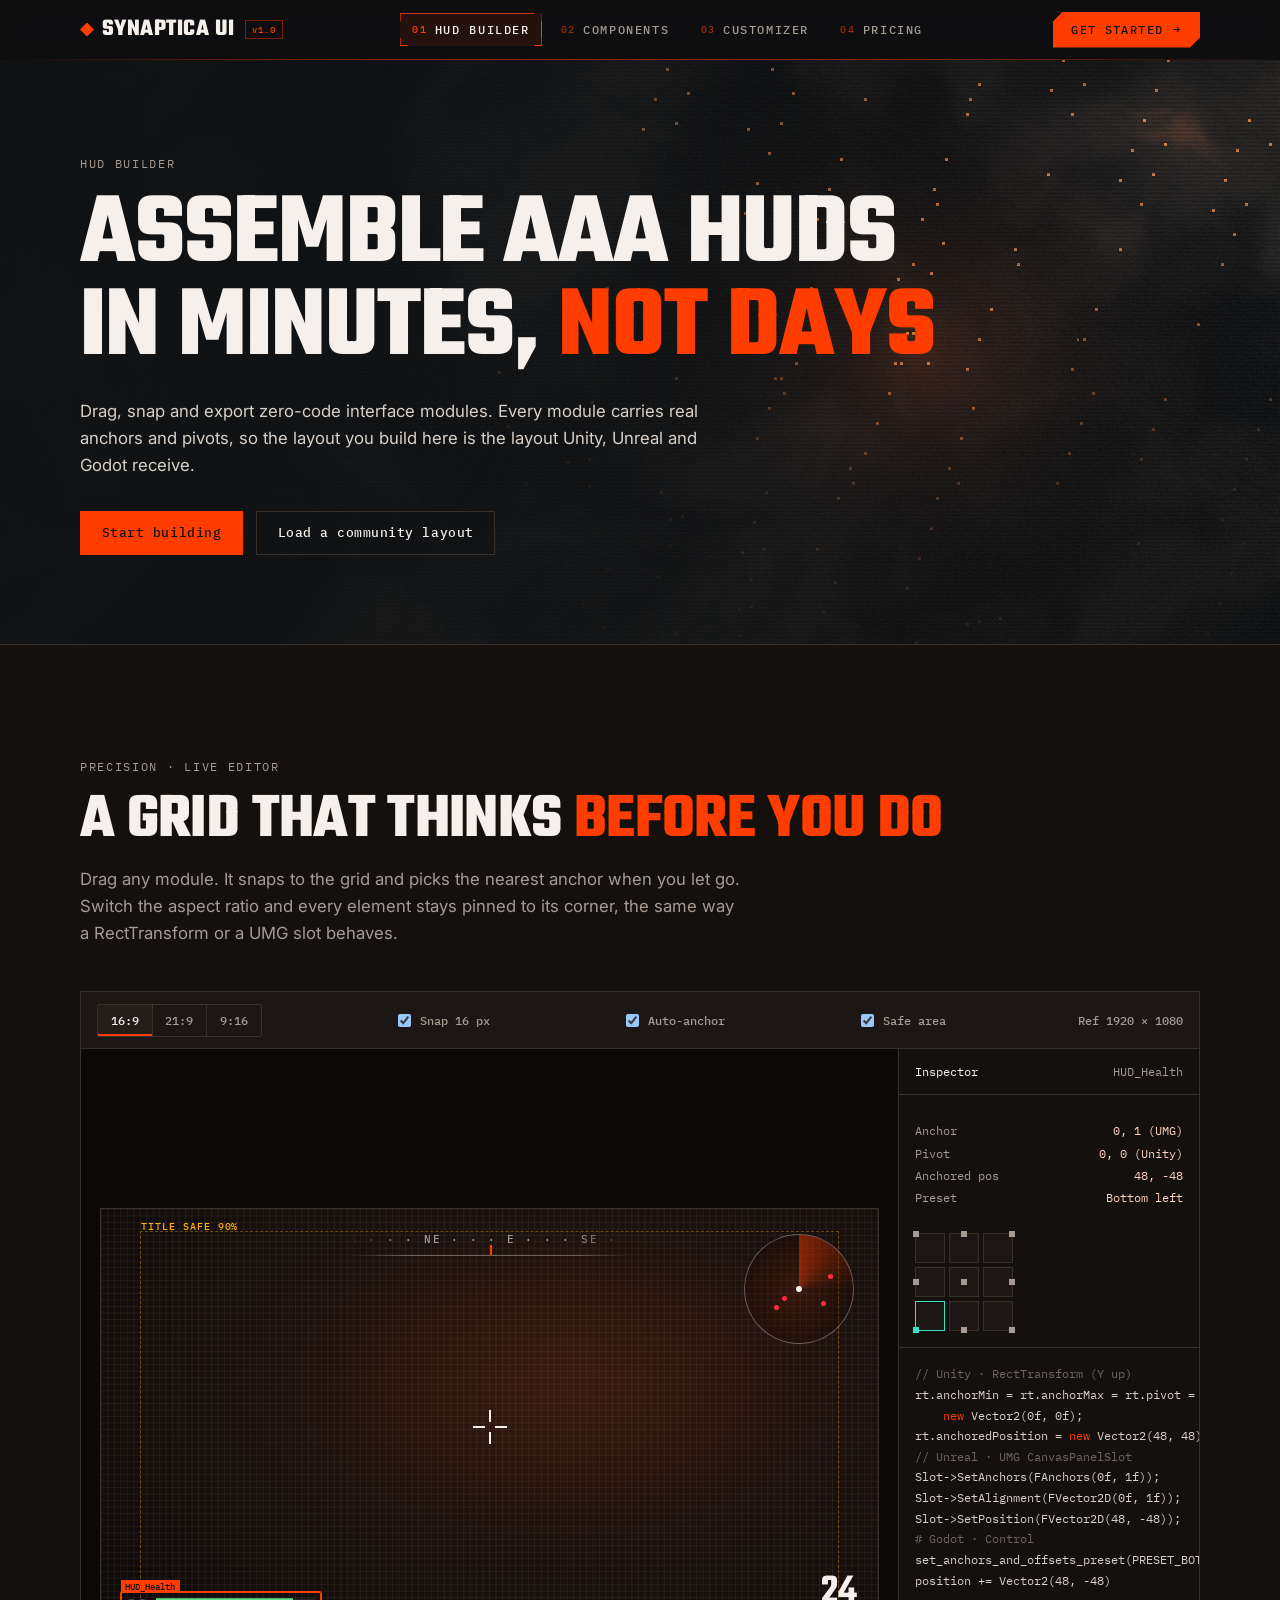
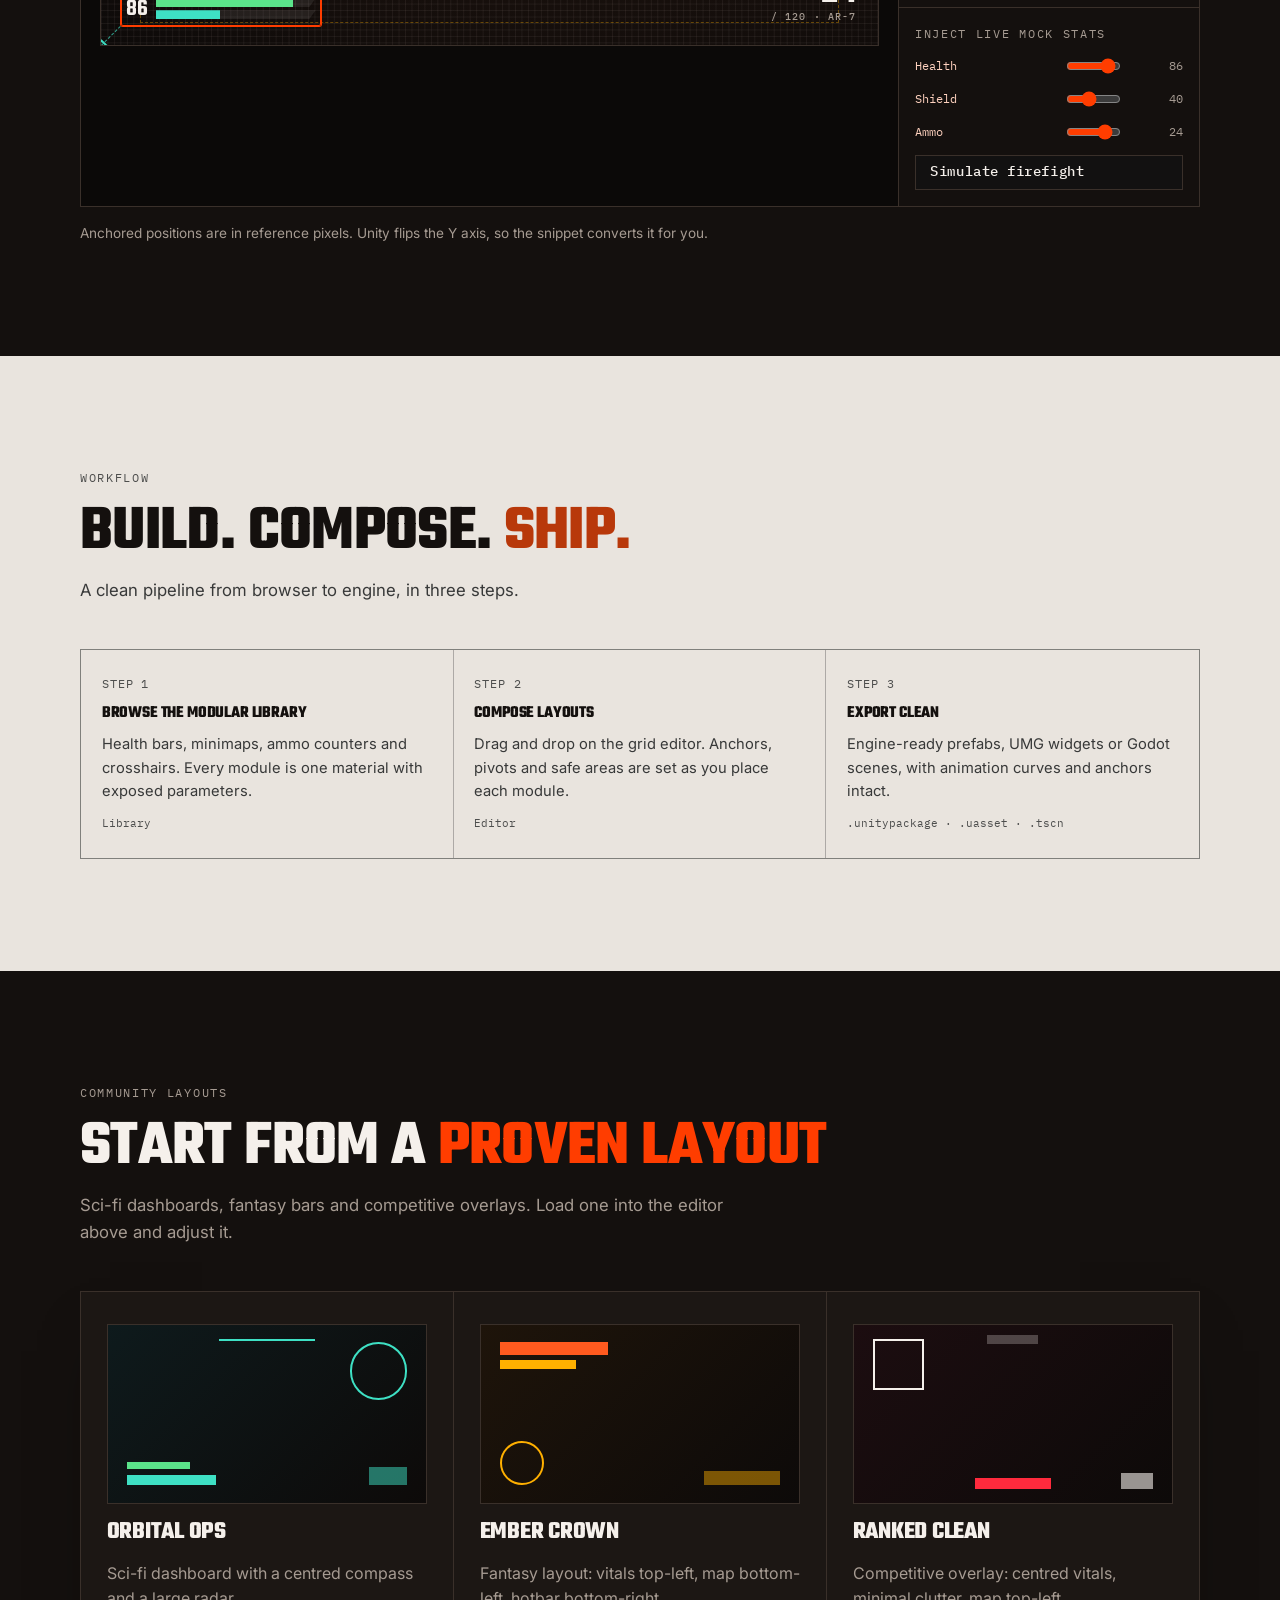
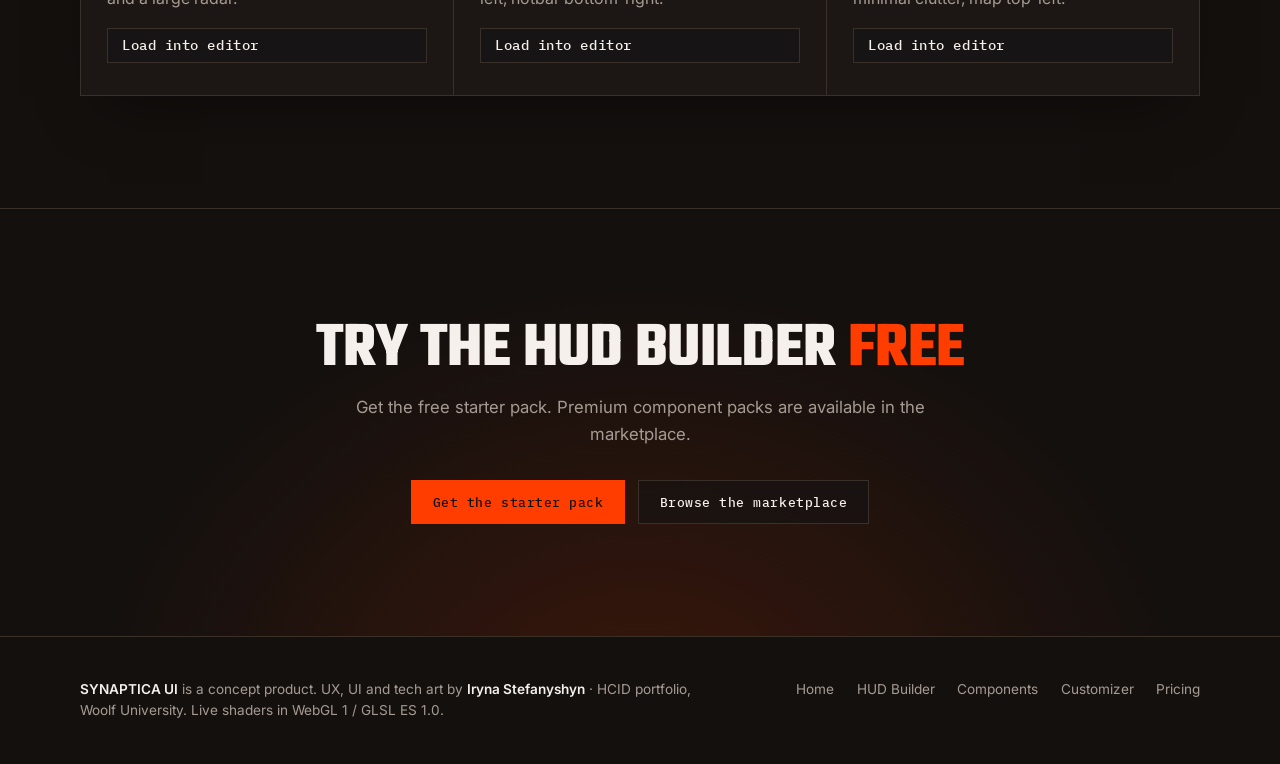
==== commit bfb397be: "Match the Figma design system: Teko + Inter, #FF3D00, warm darks Co-Authored-By: Claude Opus 5.5 <no" ====
--- a/builder.html
+++ b/builder.html
@@ -9,7 +9,7 @@
 <meta property="og:description" content="Drag-and-drop HUD editor with real anchors for Unity, Unreal and Godot.">
 <link rel="preconnect" href="https://fonts.googleapis.com">
 <link rel="preconnect" href="https://fonts.gstatic.com" crossorigin>
-<link rel="stylesheet" href="https://fonts.googleapis.com/css2?family=Archivo:wdth,wght@100..125,400..800&family=IBM+Plex+Sans:wght@400;500;600&family=IBM+Plex+Mono:wght@400;500&display=swap">
+<link rel="stylesheet" href="https://fonts.googleapis.com/css2?family=Teko:wght@500;600;700&family=Inter:wght@300;400;500;600;700&family=IBM+Plex+Mono:wght@400;500&display=swap">
 <link rel="stylesheet" href="style.css">
 </head>
 <body>
--- a/style.css
+++ b/style.css
@@ -1,10 +1,10 @@
 /* SYNAPTICA UI — shared styles. Layout: one dark game-UI world; shader heroes, 1200px column sections, tech data in mono like an engine inspector. Brand colors from Iryna's Figma system + separate HUD state palette. */
 :root{
-  --bg:#111315;--surface:#171a1d;--raised:#1f2327;--line:#30353b;
-  --fg:#ecebe7;--muted:#a9a8a3;--amber:#e9e7e2;--ink:#111315;--accent:#ff5a1f;--accent-soft:#f3d9cc;
+  --bg:#14100e;--surface:#1c1714;--raised:#241d19;--line:#3a302a;
+  --fg:#f5f0eb;--muted:#a69b92;--amber:#e9e4de;--ink:#14100e;--accent:#ff3d00;--accent-soft:#ffd2bf;
   --damage:#ff2a3d;--heal:#5be38a;--shield:#3ee0c4;--warn:#ffb000;
-  --display:"Archivo","Arial Black",sans-serif;
-  --body:"IBM Plex Sans",system-ui,-apple-system,"Segoe UI",sans-serif;
+  --display:"Teko","Arial Narrow",sans-serif;
+  --body:"Inter",system-ui,-apple-system,"Segoe UI",sans-serif;
   --mono:"IBM Plex Mono",ui-monospace,"SFMono-Regular",Menlo,monospace;
   color-scheme:dark;
 }
@@ -26,7 +26,7 @@
 .lede{color:var(--muted);max-width:60ch;font-size:1.05rem}
 .btn{display:inline-flex;align-items:center;gap:.5rem;font:500 .82rem/1 var(--mono);letter-spacing:.04em;padding:.9rem 1.3rem;border-radius:0;text-decoration:none;border:1px solid transparent;cursor:pointer}
 .btn-primary{background:var(--accent);color:var(--ink)}
-.btn-primary:hover{background:#ff7a47}
+.btn-primary:hover{background:#ff6a33}
 .btn-ghost{border-color:var(--line);color:var(--fg);background:rgba(17,19,21,.5)}
 .btn-ghost:hover{border-color:var(--muted)}
 .btn-sm{padding:.6rem .9rem;font-size:.85rem}
@@ -155,7 +155,7 @@
 @media (max-width:560px){.steps{grid-template-columns:1fr}.steps li{border-right:0}}
 
 /* cta + footer */
-.cta{text-align:center;border-top:1px solid var(--line);background:radial-gradient(ellipse at 50% 120%,rgba(255,90,31,.16),transparent 60%),var(--bg)}
+.cta{text-align:center;border-top:1px solid var(--line);background:radial-gradient(ellipse at 50% 120%,rgba(255,61,0,.16),transparent 60%),var(--bg)}
 .cta .actions{justify-content:center}
 .cta .lede{margin-inline:auto;margin-top:1rem}
 footer{border-top:1px solid var(--line);padding-block:2.6rem;font-size:.85rem;color:var(--muted)}
@@ -392,3 +392,302 @@
 .hud .vit .bar i{background:var(--fg)}
 .hud .vit .bar.sh i{background:var(--accent)}
 @media (max-width:860px){.hero.scene .wrap{grid-template-columns:1fr;min-height:0}.hud .comp,.hud .xh,.hud .vit{display:none}.hud .ammo{bottom:22px;right:30px}.hud .ammo b{font-size:1.4rem}.hud .live{right:40px}}
+
+/* live asset gallery (components.html) */
+.filters{display:flex;flex-wrap:wrap;gap:.5rem;margin-bottom:1.4rem}
+.filters button{font:500 .76rem var(--mono);letter-spacing:.08em;text-transform:uppercase;background:transparent;color:var(--muted);border:1px solid var(--line);padding:.55rem .9rem;cursor:pointer}
+.filters button:hover{color:var(--fg);border-color:var(--muted)}
+.filters button[aria-pressed=true]{color:var(--ink);background:var(--accent);border-color:var(--accent)}
+.assets{display:grid;grid-template-columns:repeat(4,1fr);gap:1px;background:var(--line);border:1px solid var(--line);box-shadow:0 30px 60px -30px rgba(0,0,0,.6)}
+@media (max-width:1080px){.assets{grid-template-columns:repeat(2,1fr)}}
+@media (max-width:560px){.assets{grid-template-columns:1fr}}
+.asset{background:var(--surface);display:flex;flex-direction:column;min-width:0}
+.asset-view{position:relative;aspect-ratio:1/1;background:#0d0a09;border-bottom:1px solid var(--line);cursor:crosshair;touch-action:manipulation}
+.asset-view canvas{position:absolute;inset:0;width:100%;height:100%;display:block}
+.asset-tag{position:absolute;top:.6rem;left:.7rem;font:500 .64rem var(--mono);letter-spacing:.08em;color:var(--muted);pointer-events:none}
+.asset-tag b{color:var(--heal);font-weight:500}
+.asset-read{position:absolute;bottom:.6rem;right:.7rem;font:500 .8rem var(--mono);color:var(--fg);pointer-events:none;letter-spacing:.04em}
+.asset-body{padding:1.1rem 1.1rem 1.2rem;display:flex;flex-direction:column;gap:.75rem;flex:1}
+.asset-top{display:flex;justify-content:space-between;align-items:baseline;gap:.5rem}
+.asset-top .pill{margin-right:0;white-space:nowrap}
+.asset-desc{color:var(--muted);font-size:.88rem}
+.asset-param{display:grid;grid-template-columns:auto 1fr auto;align-items:center;gap:.6rem;font:400 .74rem var(--mono);color:var(--accent-soft)}
+.asset-param output{color:var(--fg);min-width:5.5ch;text-align:right}
+.asset .btn{align-self:flex-start}
+.asset .spec{font-size:.7rem}
+
+/* centered hero with holo card (index.html) */
+.hero.center{text-align:center}
+.hero.center::after{background:radial-gradient(ellipse 60% 55% at 50% 38%,rgba(17,19,21,.88) 0%,rgba(17,19,21,.55) 55%,rgba(17,19,21,.15) 100%),linear-gradient(0deg,rgba(17,19,21,.95),transparent 30%)}
+.hero.center .wrap.hc{display:flex;flex-direction:column;align-items:center;grid-template-columns:none;min-height:0;padding-block:clamp(64px,9vw,112px) 0}
+.hero.center .eyebrow{color:var(--accent-soft)}
+.hero.center h1{margin-top:1.1rem;font-size:clamp(2.6rem,7.4vw,6.2rem);line-height:.92}
+.hero.center h1 .dim{color:transparent;background:linear-gradient(95deg,#ecebe7 0%,#ffb08a 38%,#ff3d00 70%,#ff3d00 100%);-webkit-background-clip:text;background-clip:text;filter:drop-shadow(0 0 28px rgba(255,61,0,.25))}
+.hero.center .lede{margin:1.4rem auto 0;max-width:56ch}
+.hero.center .actions{justify-content:center}
+.hstage{position:relative;width:100%;max-width:1100px;margin-top:clamp(28px,5vw,56px);height:clamp(470px,54vw,590px)}
+.hengines{position:absolute;left:0;right:0;top:clamp(60px,9vw,110px);display:flex;justify-content:center;align-items:center;gap:clamp(1rem,4vw,3.4rem);font:800 clamp(.8rem,1.5vw,1.15rem)/1 var(--display);font-stretch:125%;text-transform:uppercase;letter-spacing:.06em;color:rgba(236,235,231,.32);flex-wrap:wrap}
+.hengines span{font:500 .66rem var(--mono);letter-spacing:.16em;color:var(--muted);width:100%;margin-bottom:-.4rem}
+.holo{position:absolute;left:50%;top:0;width:clamp(220px,25vw,290px);aspect-ratio:3/4;padding:0;border:0;background:none;cursor:pointer;transform:translateX(-50%);perspective:900px;z-index:3;color:inherit;font:inherit}
+.holo-in{position:absolute;inset:0;display:block;border-radius:18px;overflow:hidden;transform-style:preserve-3d;transform:rotateX(var(--rx,6deg)) rotateY(var(--ry,-14deg)) rotateZ(-7deg);transition:transform .25s cubic-bezier(.2,.8,.3,1);background:linear-gradient(150deg,#2a1d17,#120e0c 55%,#1b1411);border:1px solid rgba(255,140,90,.35);box-shadow:0 40px 80px -20px rgba(0,0,0,.85),0 0 60px -10px rgba(255,61,0,.35),inset 0 1px 0 rgba(255,255,255,.12)}
+.holo:hover .holo-in,.holo:focus-visible .holo-in{transition:transform .08s linear}
+.holo-in canvas{position:absolute;inset:0;width:100%;height:100%;display:block}
+.holo-glare{position:absolute;inset:0;pointer-events:none;mix-blend-mode:screen;background:radial-gradient(circle at var(--gx,30%) var(--gy,20%),rgba(255,220,200,.32),rgba(255,140,90,.08) 30%,transparent 55%),linear-gradient(115deg,transparent 40%,rgba(255,255,255,.07) 50%,transparent 60%)}
+.holo-top{position:absolute;top:14px;left:16px;right:16px;display:flex;justify-content:space-between;font:500 .6rem var(--mono);letter-spacing:.12em;color:var(--accent-soft);text-align:left}
+.holo-val{position:absolute;left:0;right:0;top:44%;transform:translateY(-50%);display:flex;flex-direction:column;align-items:center;font:500 .6rem var(--mono);letter-spacing:.2em;color:var(--muted)}
+.holo-val b{font:800 2.6rem/1 var(--display);font-stretch:125%;color:var(--fg);letter-spacing:0}
+.holo-hint{position:absolute;bottom:14px;left:0;right:0;font:500 .6rem var(--mono);letter-spacing:.14em;text-transform:uppercase;color:var(--muted)}
+.holo.hit .holo-in{animation:holoShake .32s}
+@keyframes holoShake{20%{translate:-6px 3px}40%{translate:5px -3px}60%{translate:-3px 2px}80%{translate:2px -1px}}
+.hminis{position:absolute;left:0;right:0;bottom:-1px;display:grid;grid-template-columns:1fr 1.25fr 1fr;gap:14px;z-index:2;text-align:left}
+.hmini{background:rgba(23,26,29,.78);backdrop-filter:blur(8px);-webkit-backdrop-filter:blur(8px);border:1px solid var(--line);border-bottom:0;padding:1rem 1.1rem 1.6rem;display:flex;flex-direction:column;gap:.45rem;min-width:0;transform:translateY(4%)}
+.hmini.mid{transform:translateY(16%);color:var(--accent)}
+.mini-k{font:500 .64rem var(--mono);letter-spacing:.14em;text-transform:uppercase;color:var(--muted)}
+.hmini b{font:800 1.9rem/1 var(--display);font-stretch:125%;color:var(--fg)}
+.hmini b small{font:500 .7rem var(--mono);letter-spacing:.08em;color:var(--muted)}
+.mini-row{height:5px;background:rgba(255,255,255,.08);display:block}
+.mini-row i{display:block;height:100%;background:var(--heal)}
+.mini-s{font:400 .68rem var(--mono);color:var(--muted)}
+.hmini svg{width:100%;height:40px;display:block}
+@media (max-width:860px){
+ .hstage{height:auto;display:flex;flex-direction:column;align-items:center;gap:22px;padding-bottom:28px}
+ .holo{position:relative;left:auto;transform:none;width:min(240px,64vw)}
+ .hengines{position:static;order:2;gap:.6rem 1.2rem}
+ .hminis{position:static;order:3;grid-template-columns:1fr;width:100%;gap:10px}
+ .hmini,.hmini.mid{transform:none;border-bottom:1px solid var(--line);padding-bottom:1rem}
+}
+@media (prefers-reduced-motion:reduce){.holo-in{transition:none}.holo.hit .holo-in{animation:none}}
+
+.eyebrow.ln{display:inline-flex;align-items:center;gap:.9rem;letter-spacing:.24em}
+.eyebrow.ln::before,.eyebrow.ln::after{content:"";width:46px;height:1.5px;background:var(--accent)}
+.ghost{position:absolute;left:50%;top:-6%;transform:translateX(-50%);font:800 clamp(10rem,30vw,24rem)/1 var(--display);font-stretch:125%;color:transparent;-webkit-text-stroke:1.5px rgba(236,235,231,.07);pointer-events:none;letter-spacing:.02em;z-index:0;user-select:none}
+.hlabel,.mini-k{display:inline-flex;align-items:center;gap:.5rem;font:500 .64rem var(--mono);letter-spacing:.18em;text-transform:uppercase;color:var(--fg)}
+.hlabel{position:absolute;left:calc(50% - clamp(200px,24vw,330px));top:56px;z-index:3}
+.hlabel i,.mini-k i{width:6px;height:6px;border-radius:50%;background:var(--accent);box-shadow:0 0 8px var(--accent)}
+.hlabel em,.mini-k em{font-style:normal;color:var(--accent)}
+.hcount{position:absolute;right:calc(50% - clamp(200px,24vw,330px));top:-4px;z-index:3;display:flex;flex-direction:column;align-items:flex-end;font:500 .62rem var(--mono);letter-spacing:.3em;text-transform:uppercase;color:var(--muted)}
+.hcount b{font:800 clamp(2.4rem,4.4vw,3.6rem)/1 var(--display);font-stretch:125%;letter-spacing:0;color:var(--accent);text-shadow:0 0 24px rgba(255,61,0,.35)}
+.br{position:absolute;width:26px;height:26px;border:2px solid var(--accent);z-index:3;pointer-events:none}
+.b1{left:calc(50% - clamp(200px,24vw,330px));top:84px;border-right:0;border-bottom:0}
+.b2{right:calc(50% - clamp(200px,24vw,330px));top:84px;border-left:0;border-bottom:0}
+.b3{left:calc(50% - clamp(200px,24vw,330px));top:clamp(330px,37vw,410px);border-right:0;border-top:0}
+.b4{right:calc(50% - clamp(200px,24vw,330px));top:clamp(330px,37vw,410px);border-left:0;border-top:0}
+.hengines{z-index:1}
+.ticker{position:relative;z-index:4;overflow:hidden;background:var(--accent);color:var(--ink);transform:rotate(-1.4deg);margin:-6px -2% 0;width:104%;border-block:2px solid #ff8a5c;box-shadow:0 18px 40px -18px rgba(255,61,0,.6)}
+.tk-track{display:flex;gap:1.6rem;align-items:center;width:max-content;padding-block:.75rem;animation:tk 28s linear infinite;font:800 clamp(1rem,2.2vw,1.6rem)/1 var(--display);font-stretch:125%;text-transform:uppercase;letter-spacing:.02em;white-space:nowrap}
+.tk-track b{font-size:.7em;opacity:.7}
+@keyframes tk{to{transform:translateX(-50%)}}
+@media (max-width:860px){.ghost{font-size:9rem;top:2%}.hlabel,.hcount,.br{display:none}}
+@media (prefers-reduced-motion:reduce){.tk-track{animation:none}}
+.ticker-wrap{overflow:hidden;padding-block:14px;margin-top:-20px;position:relative;z-index:4}
+.ticker-wrap .ticker{margin:0 -2%}
+
+/* abstract — editorial type */
+.abstract{grid-template-columns:1.35fr .65fr;align-items:end}
+.eyebrow.ln-l{display:inline-flex;align-items:center;gap:.7rem;letter-spacing:.24em;color:var(--fg)}
+.eyebrow.ln-l em{font-style:normal;color:var(--accent)}
+.eyebrow.ln-l::after{content:"";width:46px;height:1.5px;background:var(--accent)}
+.abs-q{margin-top:1.6rem;font-family:var(--display);font-weight:600;font-stretch:100%;font-size:clamp(1.9rem,3.9vw,3.4rem);line-height:1.08;letter-spacing:-.025em;color:var(--fg);max-width:20ch;text-wrap:balance}
+.abs-q s{text-decoration:none;color:var(--muted);background:linear-gradient(var(--damage),var(--damage)) 0 55%/100% 3px no-repeat;padding-inline:.04em}
+.abs-q .hl{color:transparent;background:linear-gradient(95deg,#ffb08a 0%,#ff3d00 55%,#ff3d00 100%);-webkit-background-clip:text;background-clip:text;font-style:italic;font-weight:700}
+.abs-a{margin-top:clamp(1.8rem,3vw,2.6rem);display:grid;grid-template-columns:auto 1fr;gap:1.2rem;align-items:start;max-width:58ch;padding-top:1.4rem;border-top:1px solid var(--line)}
+.abs-tag{font:500 .66rem var(--mono);letter-spacing:.18em;text-transform:uppercase;color:var(--ink);background:var(--accent);padding:.35rem .6rem;white-space:nowrap}
+.abs-a p{font:400 clamp(1rem,1.25vw,1.12rem)/1.65 var(--body);color:var(--muted)}
+.abs-a b{color:var(--fg);font-weight:600}
+.aspec{display:flex;flex-direction:column;gap:0;margin:0;border:1px solid var(--line);background:var(--surface);font-size:.92rem}
+.aspec > div{display:grid;grid-template-columns:5.5rem 1fr;gap:1rem;padding:.95rem 1.1rem;border-bottom:1px solid var(--line)}
+.aspec dt{font:500 .64rem var(--mono);letter-spacing:.16em;text-transform:uppercase;color:var(--accent);padding-top:.25rem}
+.aspec dd{margin:0;color:var(--fg);line-height:1.5}
+.aspec .tg{display:inline-block;font:500 .68rem var(--mono);border:1px solid var(--line);padding:.18rem .45rem;margin:0 .3rem .35rem 0;color:var(--fg)}
+.aspec .nums{grid-template-columns:repeat(3,1fr);gap:0;padding:0;border-bottom:0}
+.aspec .nums > div{padding:1rem 1.1rem;border-right:1px solid var(--line);display:flex;flex-direction:column;gap:.2rem}
+.aspec .nums > div:last-child{border-right:0}
+.aspec .nums b{font:800 clamp(1.6rem,2.4vw,2.1rem)/1 var(--display);font-stretch:125%;color:var(--fg)}
+.aspec .nums span{font:500 .6rem var(--mono);letter-spacing:.14em;text-transform:uppercase;color:var(--muted)}
+@media (max-width:860px){.abstract{grid-template-columns:1fr;align-items:start}.abs-q{max-width:none}}
+@media (max-width:420px){.abs-a{grid-template-columns:1fr}.abs-tag{justify-self:start}}
+.aspec > div,.aspec dd{min-width:0}
+.aspec .nums{grid-template-columns:repeat(3,minmax(0,1fr))}
+.abstract dl.aspec{display:flex;flex-direction:column;gap:0;border-top:1px solid var(--line);padding-top:0}
+
+/* hero side HUD */
+.hero.center h1{font-size:clamp(2.2rem,5.4vw,5.6rem)}
+.side{position:absolute;top:47%;width:min(250px,19vw);font:500 .64rem var(--mono);letter-spacing:.12em;color:var(--muted);text-transform:uppercase;padding:.9rem 1rem;background:linear-gradient(135deg,rgba(23,26,29,.7),rgba(23,26,29,.25));border:1px solid rgba(255,255,255,.08);backdrop-filter:blur(6px);-webkit-backdrop-filter:blur(6px);clip-path:polygon(0 0,calc(100% - 14px) 0,100% 14px,100% 100%,14px 100%,0 calc(100% - 14px))}
+.sl{left:clamp(16px,3vw,48px)}.sr{right:clamp(16px,3vw,48px);text-align:left}
+.side-k{display:flex;align-items:center;gap:.5rem;color:var(--fg);margin-bottom:.7rem}
+.side-k i{width:6px;height:6px;border-radius:50%;background:var(--accent);box-shadow:0 0 8px var(--accent);animation:blink 1.4s steps(2) infinite}
+.vrow{display:grid;grid-template-columns:1.6rem 1fr 1.8rem;align-items:center;gap:.5rem;margin-top:.45rem}
+.vrow b{font-weight:500;color:var(--fg);text-align:right;font-variant-numeric:tabular-nums}
+.vbar{height:6px;background:rgba(255,255,255,.08);clip-path:polygon(0 0,100% 0,calc(100% - 4px) 100%,0 100%)}
+.vbar i{display:block;height:100%;background:var(--heal);transition:width .35s cubic-bezier(.2,.8,.3,1),background .3s}
+.vbar.sh i{background:var(--shield)}.vbar.st i{background:var(--warn)}
+#feed{list-style:none;margin:0;padding:0;display:flex;flex-direction:column;gap:.45rem;min-height:5.6rem}
+#feed li{display:flex;gap:.5rem;text-transform:none;letter-spacing:.04em;font-size:.68rem;color:var(--fg);animation:feedIn .35s cubic-bezier(.2,.8,.3,1)}
+#feed li em{font-style:normal;color:var(--accent)}
+#feed li.dmg em,#feed li.dmg{color:var(--damage)}
+#feed li:nth-child(n+3){opacity:.55}#feed li:nth-child(n+4){opacity:.3}
+@keyframes feedIn{from{opacity:0;transform:translateX(10px)}}
+@media (max-width:1180px){.side{display:none}}
+
+/* nav — HUD style */
+.nav{background:rgba(13,14,16,.78);border-bottom:1px solid transparent;border-image:linear-gradient(90deg,transparent,rgba(255,61,0,.55) 30%,rgba(255,61,0,.55) 70%,transparent) 1}
+.nav .wrap{padding-block:.65rem}
+.logo::after{content:"v1.0";font:500 .58rem var(--mono);letter-spacing:.12em;color:var(--accent);border:1px solid rgba(255,61,0,.45);padding:.12rem .35rem;margin-left:.15rem;font-stretch:100%}
+.links{gap:.35rem;counter-reset:nv;font:500 .72rem var(--mono);letter-spacing:.14em;text-transform:uppercase}
+.links a{counter-increment:nv;position:relative;display:flex;align-items:center;gap:.45rem;padding:.55rem .8rem;color:var(--muted);transition:color .2s,background .2s}
+.links a::before{content:"0" counter(nv);color:rgba(255,61,0,.6);font-size:.62rem}
+.links a::after{content:"";position:absolute;inset:0;border:1px solid transparent;clip-path:polygon(0 0,8px 0,8px 1px,1px 1px,1px 8px,0 8px,0 100%,8px 100%,8px calc(100% - 1px),1px calc(100% - 1px),1px calc(100% - 8px),0 calc(100% - 8px),0 0,100% 0,calc(100% - 8px) 0,calc(100% - 8px) 1px,calc(100% - 1px) 1px,calc(100% - 1px) 8px,100% 8px,100% 100%,calc(100% - 8px) 100%,calc(100% - 8px) calc(100% - 1px),calc(100% - 1px) calc(100% - 1px),calc(100% - 1px) calc(100% - 8px),100% calc(100% - 8px));transition:border-color .2s}
+.links a:hover{color:var(--fg)}
+.links a:hover::after{border-color:rgba(236,235,231,.6)}
+.links a[aria-current=page]{color:var(--fg);box-shadow:none;background:rgba(255,61,0,.1)}
+.links a[aria-current=page]::before{color:var(--accent)}
+.links a[aria-current=page]::after{border-color:var(--accent)}
+.nav .cta-btn{clip-path:polygon(10px 0,100% 0,100% calc(100% - 10px),calc(100% - 10px) 100%,0 100%,0 10px);padding:.7rem 1.1rem;text-transform:uppercase;letter-spacing:.12em;font-size:.72rem}
+.nav .cta-btn::after{content:"→";margin-left:.1rem;transition:transform .2s}
+.nav .cta-btn:hover::after{transform:translateX(3px)}
+.menu summary{clip-path:polygon(8px 0,100% 0,100% calc(100% - 8px),calc(100% - 8px) 100%,0 100%,0 8px);border-radius:0;border-color:var(--accent);color:var(--fg)}
+
+/* ===== isometric menu hero (index.html) ===== */
+.iso-hero{position:relative;overflow:hidden;border-bottom:1px solid var(--line);background:radial-gradient(ellipse 70% 60% at 38% 70%,rgba(255,61,0,.10),transparent 60%),radial-gradient(ellipse 50% 50% at 80% 40%,rgba(62,224,196,.05),transparent 60%),#100c0a}
+.iso-floor{position:absolute;inset:0;pointer-events:none;background-image:repeating-linear-gradient(30deg,rgba(255,255,255,.045) 0 1px,transparent 1px 64px),repeating-linear-gradient(-30deg,rgba(255,255,255,.045) 0 1px,transparent 1px 64px);-webkit-mask-image:radial-gradient(ellipse 75% 65% at 45% 72%,#000 20%,transparent 75%);mask-image:radial-gradient(ellipse 75% 65% at 45% 72%,#000 20%,transparent 75%)}
+.iso-grid{position:relative;z-index:2;display:grid;grid-template-columns:minmax(0,1.2fr) minmax(0,.8fr);grid-template-areas:"text side" "stage side";column-gap:2rem;padding-block:clamp(56px,7vw,92px) 84px;min-height:min(calc(100vh - 58px),940px)}
+.iso-text{grid-area:text;max-width:520px;position:relative;z-index:3}
+.iso-text h1{margin-top:1.1rem;font-size:clamp(2.4rem,4.6vw,4.4rem);line-height:.94}
+.iso-text h1 .dim{color:transparent;background:linear-gradient(95deg,#ecebe7 0%,#ffb08a 40%,#ff3d00 75%,#ff3d00 100%);-webkit-background-clip:text;background-clip:text}
+.iso-text .lede{margin-top:1.2rem;font-size:1rem;max-width:44ch}
+.iso-text .actions{margin-top:1.6rem}
+.iso-by{margin-top:1.2rem;font:400 .72rem var(--mono);letter-spacing:.06em;color:var(--muted)}
+.iso-by b{color:var(--fg);font-weight:500}
+.iso-stage{grid-area:stage;position:relative;--s:1;height:calc(600px * var(--s));margin-top:calc(-190px * var(--s))}
+.iso-stack{position:absolute;left:0;bottom:0;width:820px;height:600px;transform:scale(var(--s));transform-origin:0 100%;outline:none}
+.iso-stack:focus-visible{outline:1px dashed var(--accent);outline-offset:8px}
+.iso-card{--w:112px;--h:132px;position:absolute;left:calc(var(--i) * 58px);bottom:calc(60px + var(--i) * 33.5px);width:var(--w);height:var(--h);z-index:calc(100 - var(--i));transform:skewY(30deg) translateY(0);transform-origin:0 100%;padding:10px 9px;display:flex;flex-direction:column;justify-content:space-between;text-align:left;font:inherit;color:var(--fg);cursor:pointer;border:1px solid rgba(255,255,255,.22);background:linear-gradient(160deg,rgba(255,255,255,.14),rgba(255,255,255,.03) 55%,rgba(255,255,255,.07));backdrop-filter:blur(2px);-webkit-backdrop-filter:blur(2px);box-shadow:inset 0 1px 0 rgba(255,255,255,.18);transition:transform .35s cubic-bezier(.2,.8,.3,1),background .3s,border-color .3s,box-shadow .35s,opacity .3s}
+.iso-card.ghost{background:transparent;border-color:rgba(255,255,255,.1);box-shadow:none;cursor:default;pointer-events:none}
+.iso-card:not(.ghost):hover{border-color:rgba(255,255,255,.5)}
+.iso-card .ic-n{font:500 .6rem var(--mono);letter-spacing:.14em;color:var(--muted)}
+.iso-card .ic-t{font:700 .8rem/1 var(--body);letter-spacing:.01em;white-space:nowrap}
+.iso-card{justify-content:flex-start;gap:5px}.iso-card .ic-d{margin-top:auto}
+.iso-card .ic-d{align-self:flex-end;display:flex;flex-direction:column;gap:3px}
+.iso-card .ic-d i{width:3px;height:3px;border-radius:50%;background:rgba(255,255,255,.5)}
+.iso-card.on{transform:skewY(30deg) translateY(-30px);border-color:#ffb08a;background:linear-gradient(170deg,#ffb36a 0%,#ff7a2f 45%,#ff4d12 100%);color:var(--ink);box-shadow:0 0 0 1px rgba(255,140,90,.6),0 26px 50px -10px rgba(255,61,0,.65),0 0 60px rgba(255,61,0,.35)}
+.iso-card.on .ic-n{color:rgba(17,19,21,.7)}
+.iso-card.on .ic-d i{background:var(--ink)}
+.iso-card:focus-visible{outline:2px solid var(--fg);outline-offset:3px}
+.iso-pool{position:absolute;left:0;bottom:0;width:820px;height:600px;transform:scale(var(--s));transform-origin:0 100%;pointer-events:none}
+.iso-pool::before{content:"";position:absolute;left:calc(var(--i,2) * 58px - 40px);bottom:calc(10px + var(--i,2) * 33.5px);width:190px;height:110px;background:radial-gradient(ellipse at center,rgba(255,110,40,.55),rgba(255,61,0,.12) 45%,transparent 70%);filter:blur(6px);transition:left .35s cubic-bezier(.2,.8,.3,1),bottom .35s cubic-bezier(.2,.8,.3,1);z-index:0}
+.iso-side{grid-area:side;align-self:center;display:flex;flex-direction:column;align-items:center;position:relative;z-index:3;padding-top:20px}
+.iso-view{position:relative;width:min(100%,380px);aspect-ratio:1;border:1px solid rgba(255,255,255,.12);background:#0d0a09;clip-path:polygon(18px 0,100% 0,100% calc(100% - 18px),calc(100% - 18px) 100%,0 100%,0 18px);cursor:crosshair}
+.iso-view canvas{position:absolute;inset:0;width:100%;height:100%;display:block}
+.iso-vt{position:absolute;top:.7rem;left:.9rem;right:.9rem;display:flex;justify-content:space-between;font:500 .62rem var(--mono);letter-spacing:.1em;color:var(--muted);pointer-events:none}
+.iso-vt i{display:inline-block;width:6px;height:6px;border-radius:50%;background:var(--heal);margin-right:.4rem;box-shadow:0 0 6px var(--heal)}
+.iso-vt b{color:var(--fg);font-weight:500}
+.iso-read{position:absolute;bottom:.7rem;right:.9rem;font:500 .8rem var(--mono);color:var(--fg);pointer-events:none}
+.iso-ped{width:min(78%,300px);aspect-ratio:2/1;margin-top:-22px;background:radial-gradient(ellipse at center,rgba(255,61,0,.35),transparent 65%);clip-path:polygon(50% 0,100% 50%,50% 100%,0 50%);position:relative;z-index:-1}
+.iso-ped::after{content:"";position:absolute;inset:18%;clip-path:polygon(50% 0,100% 50%,50% 100%,0 50%);border:0;background:repeating-linear-gradient(30deg,rgba(255,140,90,.25) 0 1px,transparent 1px 14px),repeating-linear-gradient(-30deg,rgba(255,140,90,.25) 0 1px,transparent 1px 14px)}
+.iso-info{width:min(100%,380px);margin-top:-6px}
+.iso-info h2{font-size:clamp(1.6rem,2.6vw,2.4rem);line-height:.95;transform:skewY(-6deg);transform-origin:0 0;color:var(--fg)}
+.iso-info p{margin-top:.8rem;color:var(--muted);font-size:.92rem;min-height:3em}
+.iso-meta{margin-top:.8rem;display:flex;gap:.8rem;align-items:center;flex-wrap:wrap;font:400 .7rem var(--mono);color:var(--accent-soft)}
+.iso-tag{font:500 .62rem var(--mono);letter-spacing:.16em;text-transform:uppercase;color:var(--shield);border:1px solid rgba(62,224,196,.5);padding:.2rem .5rem}
+.iso-info.swap > *{animation:isoIn .4s cubic-bezier(.2,.8,.3,1) both}
+.iso-info.swap p{animation-delay:.05s}.iso-info.swap .iso-meta{animation-delay:.1s}
+@keyframes isoIn{from{opacity:0;translate:14px 0}}
+.iso-hero.fired .iso-view{animation:holoShake .3s}
+.iso-keys{position:absolute;z-index:3;right:clamp(16px,4vw,56px);bottom:26px;display:flex;gap:1.3rem;font:500 .7rem var(--mono);letter-spacing:.06em;color:var(--fg)}
+.iso-keys span{display:flex;align-items:center;gap:.4rem}
+.iso-keys kbd{display:inline-grid;place-items:center;min-width:20px;height:20px;padding:0 .3rem;border-radius:50%;border:1px solid rgba(255,255,255,.6);font:600 .6rem var(--mono);color:var(--fg);background:rgba(255,255,255,.06)}
+@media (max-width:960px){
+ .iso-grid{grid-template-columns:1fr;grid-template-areas:"text" "stage" "side";min-height:0;padding-bottom:72px}
+ .iso-stage{margin-top:12px}
+ .iso-text{max-width:none}
+ .iso-side{padding-top:0;margin-top:8px}
+ .iso-keys{display:none}
+}
+@media (prefers-reduced-motion:reduce){.iso-card,.iso-pool::before{transition:none}.iso-info.swap > *{animation:none}.iso-hero.fired .iso-view{animation:none}}
+
+/* abstract v2 — calm, refined type */
+.abs2{grid-template-columns:1.35fr .65fr;align-items:start}
+.abs2 .eyebrow{letter-spacing:.24em}
+.abs2-q{margin-top:1.4rem;font-family:var(--display);font-weight:500;font-stretch:100%;font-size:clamp(1.55rem,2.6vw,2.25rem);line-height:1.22;letter-spacing:-.018em;color:var(--fg);max-width:30ch;text-wrap:pretty}
+.abs2-q em{font-style:normal;color:var(--accent-soft)}
+.abs2-p{margin-top:1.4rem;font:300 clamp(1rem,1.2vw,1.08rem)/1.75 var(--body);color:var(--muted);max-width:56ch}
+.abs2 dl{grid-template-columns:5.5rem 1fr;gap:0;padding-top:0;border-top:1px solid var(--line);font-size:.95rem}
+.abs2 dt,.abs2 dd{padding:.85rem 0;border-bottom:1px solid var(--line)}
+.abs2 dt{font:500 .64rem var(--mono);letter-spacing:.18em;color:var(--muted);padding-top:1.05rem}
+.abs2 dd{color:var(--fg);font-weight:400;line-height:1.5}
+@media (max-width:860px){.abs2{grid-template-columns:1fr}}
+
+/* ===== loadout hero (index.html) ===== */
+.lo-hero{position:relative;overflow:hidden;border-bottom:1px solid var(--line);min-height:min(calc(100vh - 58px),900px);background:radial-gradient(ellipse 45% 55% at 52% 62%,rgba(255,61,0,.13),transparent 65%),radial-gradient(ellipse 60% 50% at 50% 100%,rgba(62,224,196,.05),transparent 70%),#100c0a}
+#loGL{position:absolute;inset:0;width:100%;height:100%;display:block;cursor:grab;touch-action:pan-y}
+#loGL:active{cursor:grabbing}
+.lo-grid{position:relative;z-index:2;display:flex;justify-content:space-between;align-items:center;gap:2rem;min-height:inherit;padding-block:clamp(56px,7vw,90px) 90px;pointer-events:none}
+.lo-text,.lo-panel{pointer-events:auto}
+.lo-text{max-width:430px}
+.lo-text h1{margin-top:1.1rem;font-size:clamp(2.3rem,4.2vw,4rem);line-height:.94}
+.lo-text h1 .dim{color:transparent;background:linear-gradient(95deg,#ecebe7 0%,#ffb08a 40%,#ff3d00 75%,#ff3d00 100%);-webkit-background-clip:text;background-clip:text}
+.lo-text .lede{margin-top:1.2rem;font-size:1rem;max-width:40ch}
+.lo-text .actions{margin-top:1.6rem}
+.iso-by{margin-top:1.2rem;font:400 .72rem var(--mono);letter-spacing:.06em;color:var(--muted)}
+.iso-by b{color:var(--fg);font-weight:500}
+.side-k{display:flex;align-items:center;gap:.5rem;font:500 .64rem var(--mono);letter-spacing:.14em;text-transform:uppercase;color:var(--fg)}
+.side-k i{width:6px;height:6px;border-radius:50%;background:var(--accent);box-shadow:0 0 8px var(--accent);animation:blink 1.4s steps(2) infinite}
+.lo-panel{width:min(300px,30vw);background:linear-gradient(160deg,rgba(23,26,29,.82),rgba(23,26,29,.55));border:1px solid rgba(255,255,255,.08);backdrop-filter:blur(8px);-webkit-backdrop-filter:blur(8px);clip-path:polygon(0 0,calc(100% - 16px) 0,100% 16px,100% 100%,16px 100%,0 calc(100% - 16px));padding:1rem 1rem 1.1rem}
+.lo-head{display:flex;justify-content:space-between;align-items:center;margin-bottom:.8rem}
+.lo-state{font:500 .6rem var(--mono);letter-spacing:.16em;color:var(--shield);border:1px solid rgba(62,224,196,.5);padding:.15rem .4rem}
+.lo-hero.low .lo-state{color:var(--warn);border-color:rgba(255,176,0,.5)}
+.lo-list{display:flex;flex-direction:column;gap:3px;outline:none}
+.lo-list:focus-visible{outline:1px dashed var(--accent);outline-offset:4px}
+.lo-w{display:flex;align-items:center;gap:.7rem;width:100%;text-align:left;padding:.5rem .6rem;background:rgba(255,255,255,.03);border:1px solid transparent;color:var(--muted);cursor:pointer;font:inherit;transition:background .2s,border-color .2s,color .2s,transform .2s}
+.lo-w kbd{display:inline-grid;place-items:center;width:20px;height:20px;border:1px solid rgba(255,255,255,.3);font:600 .62rem var(--mono);color:var(--fg)}
+.lo-w span{display:flex;justify-content:space-between;align-items:baseline;gap:.5rem;flex:1;min-width:0}
+.lo-w b{font:600 .82rem var(--body);color:inherit;white-space:nowrap}
+.lo-w em{font:400 .6rem var(--mono);font-style:normal;letter-spacing:.12em;text-transform:uppercase;opacity:.75}
+.lo-w:hover{color:var(--fg);background:rgba(255,255,255,.07)}
+.lo-w.on{color:var(--ink);background:linear-gradient(90deg,#ff7a2f,#ff3d00);border-color:#ffb08a;transform:translateX(-6px)}
+.lo-w.on kbd{border-color:var(--ink);color:var(--ink)}
+.lo-w:focus-visible{outline:2px solid var(--fg);outline-offset:2px}
+.lo-sel{margin-top:1rem;padding-top:1rem;border-top:1px solid var(--line)}
+.lo-type{font:500 .62rem var(--mono);letter-spacing:.18em;text-transform:uppercase;color:var(--accent)}
+.lo-sel h2{font-size:clamp(1.3rem,2vw,1.7rem);margin-top:.3rem;line-height:1}
+.lo-stats{margin-top:.9rem;display:flex;flex-direction:column;gap:.45rem}
+.lo-stat{display:grid;grid-template-columns:5rem 1fr 1.8rem;align-items:center;gap:.6rem;font:500 .62rem var(--mono);letter-spacing:.1em;text-transform:uppercase;color:var(--muted)}
+.lo-stat div{height:5px;background:rgba(255,255,255,.08);clip-path:polygon(0 0,100% 0,calc(100% - 3px) 100%,0 100%)}
+.lo-stat i{display:block;height:100%;width:0;background:linear-gradient(90deg,var(--accent),#ffb08a);transition:width .55s cubic-bezier(.2,.8,.3,1)}
+.lo-stat b{font-weight:500;color:var(--fg);text-align:right;font-variant-numeric:tabular-nums}
+.lo-ammo{margin-top:1rem;display:flex;align-items:baseline;gap:.4rem}
+.lo-ammo b{font:800 2.4rem/1 var(--display);font-stretch:125%;color:var(--fg);font-variant-numeric:tabular-nums}
+.lo-hero.low .lo-ammo b{color:var(--warn)}
+.lo-ammo span{font:500 .8rem var(--mono);color:var(--muted)}
+.lo-ammo em{margin-left:auto;font:500 .62rem var(--mono);font-style:normal;letter-spacing:.12em;color:var(--accent-soft)}
+.lo-btns{margin-top:.9rem;display:flex;gap:.5rem}
+.lo-hero.swap .lo-sel h2,.lo-hero.swap .lo-type{animation:isoIn .35s cubic-bezier(.2,.8,.3,1) both}
+@keyframes isoIn{from{opacity:0;translate:12px 0}}
+.lo-keys{position:absolute;z-index:3;left:50%;transform:translateX(-50%);bottom:24px;display:flex;gap:1.3rem;font:500 .68rem var(--mono);letter-spacing:.06em;color:var(--fg);white-space:nowrap;pointer-events:none}
+.lo-keys span{display:flex;align-items:center;gap:.35rem}
+.lo-keys kbd{display:inline-grid;place-items:center;min-width:20px;height:20px;padding:0 .3rem;border:1px solid rgba(255,255,255,.55);font:600 .6rem var(--mono);color:var(--fg);background:rgba(255,255,255,.06)}
+.lo-hero.no-gl #loGL{display:none}
+@media (max-width:980px){
+ .lo-hero{min-height:0}
+ #loGL{position:relative;inset:auto;height:min(78vw,460px);order:2}
+ .lo-hero{display:flex;flex-direction:column}
+ .lo-grid{display:contents}
+ .lo-text{order:1;max-width:none;padding:56px clamp(16px,4vw,40px) 0}
+ .lo-panel{order:3;width:auto;margin:0 clamp(16px,4vw,40px) 64px}
+ .lo-keys{display:none}
+}
+.lo-text .eyebrow{white-space:nowrap}
+
+/* Figma system: Teko headings need more size; no width axis */
+h1,h2,h3{font-stretch:normal;font-weight:700;line-height:.9;letter-spacing:-.01em}
+h1{font-size:clamp(3.2rem,8vw,6.6rem)}
+h2{font-size:clamp(2.6rem,5.4vw,4rem)}
+h3{font-size:1.55rem;line-height:1}
+.lo-text h1{font-size:clamp(3.2rem,6vw,5.6rem);line-height:.88}
+.logo{font-stretch:normal;font-size:1.5rem;letter-spacing:.02em}
+.lo-ammo b,.hmini b,.aspec .nums b,.hcount b,.tk-track{font-stretch:normal}
+.lo-ammo b{font-size:3rem}
+.lo-sel h2{font-size:clamp(1.9rem,2.6vw,2.3rem)}
+.abs2-q{font-family:var(--body);font-weight:400;letter-spacing:-.02em}
+.tk-track{font-size:clamp(1.4rem,2.8vw,2.1rem);padding-block:.55rem}
+.btn-primary:hover{background:#ff6a33}
